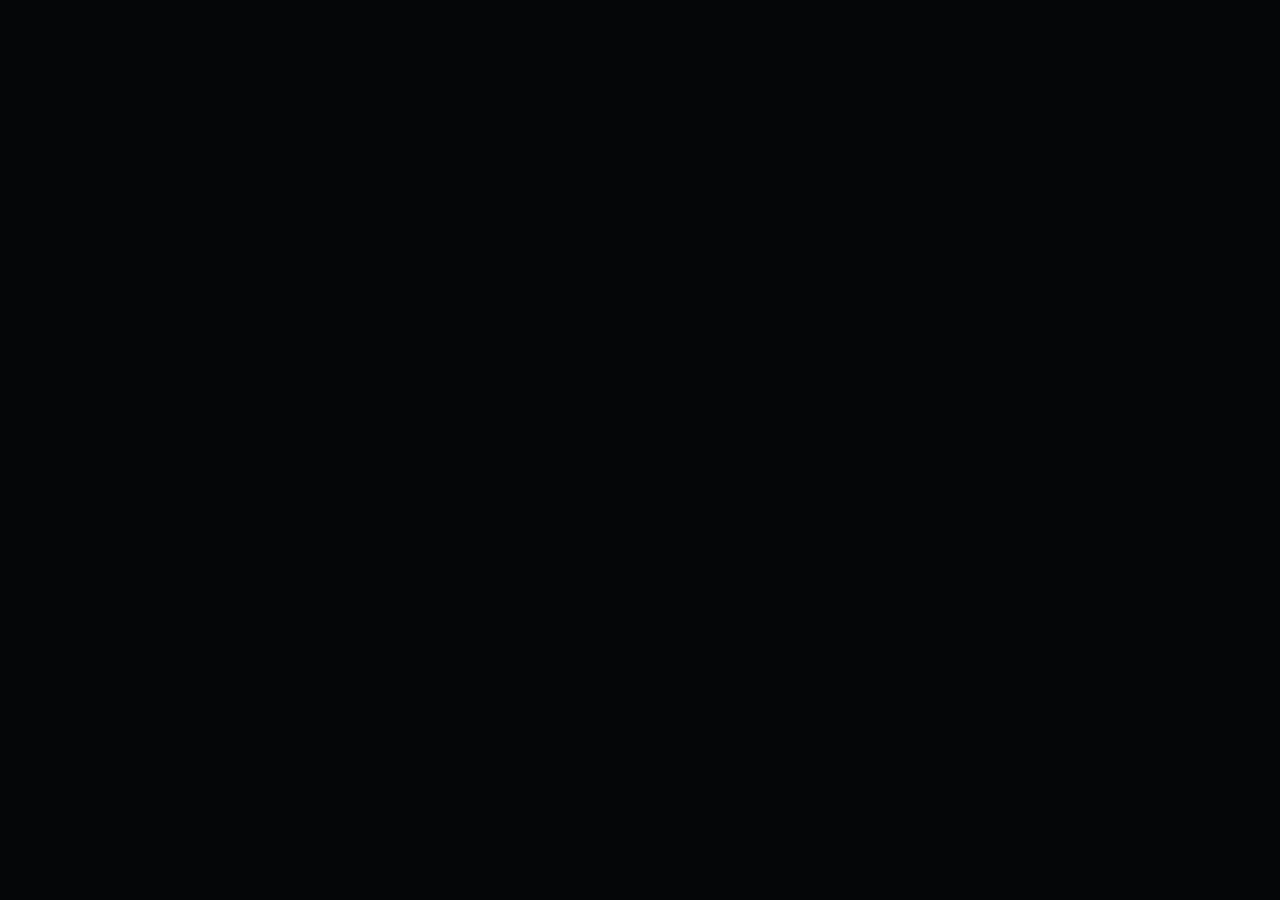
==== index.html @ ca7a5abc "Add initial HTML structure for ASENFLU" ====
<!DOCTYPE html>
<html lang="en">
<head>
  <meta charset="UTF-8" />
  <title>ASENFLU</title>
  <meta name="viewport" content="width=device-width, initial-scale=1" />
  <style>
    :root {
      --bg: #050608;
      --fg: #f5f5f5;
      --muted: #9a9a9a;
      --accent: #e0b56f;
      --border: #22252b;
    }

    *, *::before, *::after { box-sizing: border-box; }

    body {
      margin: 0;
      font-family: system-ui, -apple-system, BlinkMacSystemFont, "SF Pro Text", "Segoe UI", sans-serif;
      background: var(--bg);
      color: var(--fg);
    }

    a { color: inherit; text-decoration: none; }
    img { max-width: 100%; display: block; }

    .page {
      min-height: 100vh;
      display: flex;
      flex-direction: column;
      padding: 20px 18px 28px;
      max-width: 960px;
      margin: 0 auto;
    }

    header {
      display: flex;
      align-items: center;
      justify-content: space-between;
      padding-bottom: 12px;
    }

    .logo {
      font-size: 1.1rem;
      letter-spacing: 0.18em;
      text-transform: uppercase;
    }

    .nav {
      display: flex;
      gap: 18px;
      font-size: 0.85rem;
      text-transform: uppercase;
      letter-spacing: 0.12em;
      color: var(--muted);
    }

    main {
      flex: 1;
      display: flex;
      flex-direction: column;
      gap: 32px;
    }

    .hero {
      display: grid;
      grid-template-columns: minmax(0, 1.2fr) minmax(0, 1fr);
      gap: 24px;
      align-items: center;
    }

    .hero-cover {
      border-radius: 18px;
      overflow: hidden;
      border: 1px solid var(--border);
      background: radial-gradient(circle at 10% 0%, #20232b 0, #050608 55%);
      min-height: 260px;
      display: flex;
      align-items: center;
      justify-content: center;
    }

    .hero-cover span {
      font-size: 0.9rem;
      letter-spacing: 0.16em;
      text-transform: uppercase;
      color: var(--muted);
    }

    .hero-info {
      display: flex;
      flex-direction: column;
      gap: 18px;
    }

    .hero-meta {
      font-size: 0.8rem;
      text-transform: uppercase;
      letter-spacing: 0.18em;
      color: var(--muted);
    }

    .hero-title {
      font-size: 1.6rem;
      font-weight: 500;
    }

    .hero-player {
      display: flex;
      flex-direction: column;
      gap: 10px;
    }

    .hero-player label {
      font-size: 0.75rem;
      text-transform: uppercase;
      letter-spacing: 0.16em;
      color: var(--muted);
    }

    audio { width: 100%; outline: none; }

    .hero-actions {
      display: flex;
      flex-wrap: wrap;
      gap: 10px;
      margin-top: 4px;
    }

    .pill {
      border-radius: 999px;
      border: 1px solid var(--border);
      padding: 6px 12px;
      font-size: 0.75rem;
      letter-spacing: 0.12em;
      text-transform: uppercase;
      color: var(--muted);
      display: inline-flex;
      align-items: center
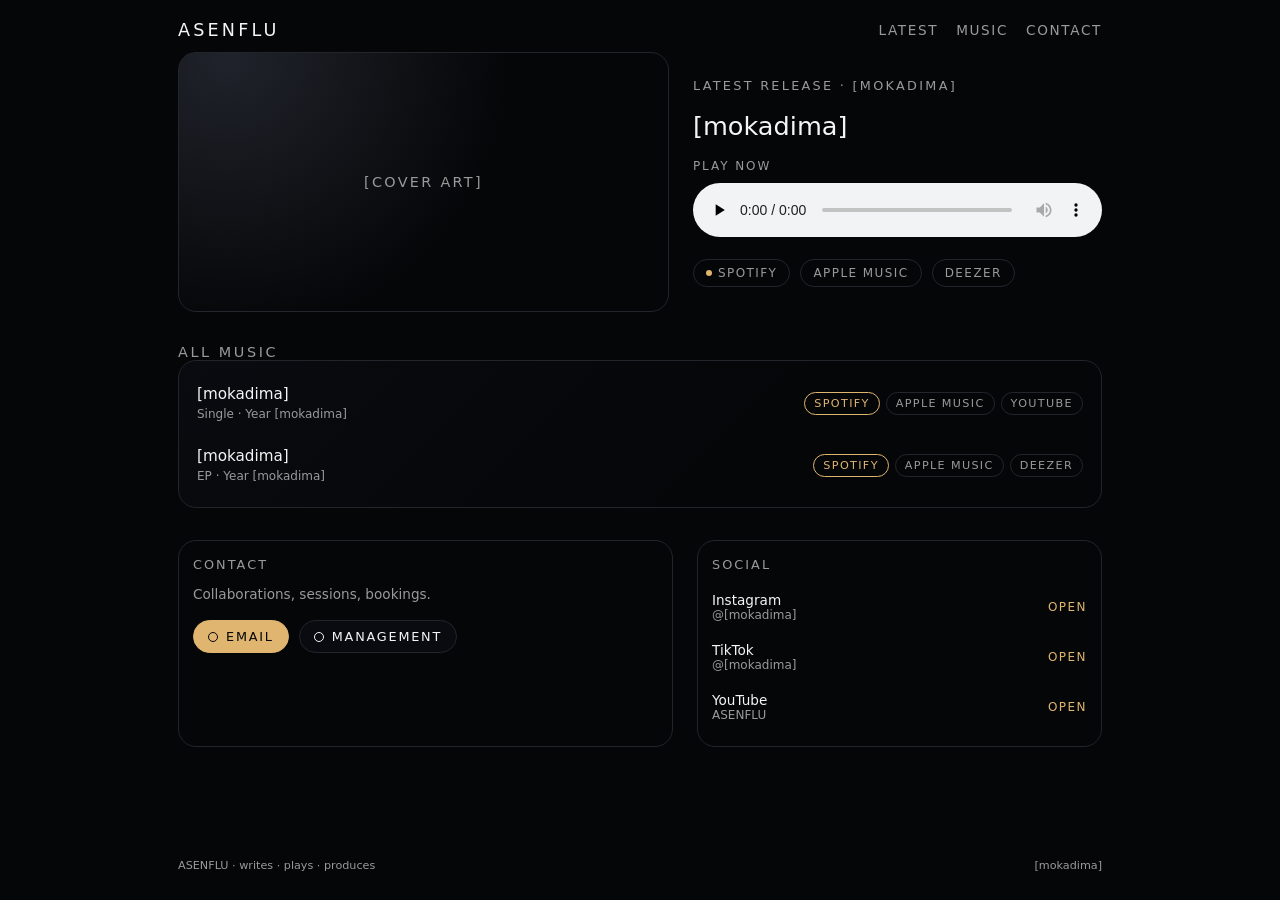
==== commit ae869ccf: "Refactor CSS styles in index.html" ====
--- a/index.html
+++ b/index.html
@@ -137,4 +137,319 @@
       text-transform: uppercase;
       color: var(--muted);
       display: inline-flex;
-      align-items: center
+      align-items: center;
+      gap: 6px;
+    }
+
+    .pill-dot {
+      width: 6px;
+      height: 6px;
+      border-radius: 50%;
+      background: var(--accent);
+    }
+
+    .section-title {
+      font-size: 0.9rem;
+      text-transform: uppercase;
+      letter-spacing: 0.18em;
+      color: var(--muted);
+    }
+
+    .catalog {
+      border-radius: 18px;
+      border: 1px solid var(--border);
+      padding: 16px 14px;
+      display: flex;
+      flex-direction: column;
+      gap: 10px;
+      background: linear-gradient(135deg, #090b10 0, #050608 60%);
+    }
+
+    .track {
+      display: flex;
+      align-items: center;
+      justify-content: space-between;
+      gap: 12px;
+      padding: 8px 4px;
+    }
+
+    .track-main {
+      display: flex;
+      flex-direction: column;
+      gap: 4px;
+    }
+
+    .track-title { font-size: 0.95rem; }
+    .track-meta { font-size: 0.75rem; color: var(--muted); }
+
+    .track-links {
+      display: flex;
+      flex-wrap: wrap;
+      gap: 6px;
+      justify-content: flex-end;
+    }
+
+    .track-link {
+      font-size: 0.7rem;
+      text-transform: uppercase;
+      letter-spacing: 0.12em;
+      padding: 4px 9px;
+      border-radius: 999px;
+      border: 1px solid var(--border);
+      color: var(--muted);
+      white-space: nowrap;
+    }
+
+    .track-link--primary {
+      border-color: var(--accent);
+      color: var(--accent);
+    }
+
+    .bottom {
+      display: grid;
+      grid-template-columns: minmax(0, 1.1fr) minmax(0, 0.9fr);
+      gap: 24px;
+    }
+
+    .card {
+      border-radius: 18px;
+      border: 1px solid var(--border);
+      padding: 16px 14px 18px;
+      background: #050608;
+      display: flex;
+      flex-direction: column;
+      gap: 14px;
+    }
+
+    .card-label {
+      font-size: 0.8rem;
+      text-transform: uppercase;
+      letter-spacing: 0.16em;
+      color: var(--muted);
+    }
+
+    .contact-note {
+      font-size: 0.85rem;
+      color: var(--muted);
+    }
+
+    .contact-actions {
+      display: flex;
+      flex-wrap: wrap;
+      gap: 10px;
+      margin-top: 4px;
+    }
+
+    .btn {
+      border-radius: 999px;
+      border: 1px solid var(--border);
+      padding: 8px 14px;
+      font-size: 0.8rem;
+      letter-spacing: 0.14em;
+      text-transform: uppercase;
+      display: inline-flex;
+      align-items: center;
+      gap: 8px;
+      background: #090b10;
+      color: var(--fg);
+    }
+
+    .btn-primary {
+      border-color: var(--accent);
+      background: var(--accent);
+      color: #050608;
+    }
+
+    .btn-icon {
+      width: 10px;
+      height: 10px;
+      border-radius: 50%;
+      border: 1px solid currentColor;
+    }
+
+    .social-list {
+      display: flex;
+      flex-direction: column;
+      gap: 8px;
+    }
+
+    .social-item {
+      display: flex;
+      align-items: center;
+      justify-content: space-between;
+      gap: 10px;
+      padding: 6px 0;
+    }
+
+    .social-name { font-size: 0.85rem; }
+    .social-handle { font-size: 0.75rem; color: var(--muted); }
+    .social-link {
+      font-size: 0.75rem;
+      text-transform: uppercase;
+      letter-spacing: 0.12em;
+      color: var(--accent);
+    }
+
+    footer {
+      margin-top: 26px;
+      font-size: 0.7rem;
+      color: var(--muted);
+      display: flex;
+      justify-content: space-between;
+      gap: 10px;
+      flex-wrap: wrap;
+    }
+
+    @media (max-width: 720px) {
+      .page { padding: 16px 14px 24px; }
+      header { padding-bottom: 8px; }
+      .nav { display: none; }
+      .hero { grid-template-columns: minmax(0, 1fr); }
+      .hero-cover { min-height: 220px; }
+      .hero-title { font-size: 1.4rem; }
+      .bottom { grid-template-columns: minmax(0, 1fr); }
+      .catalog { padding: 12px 10px; }
+    }
+  </style>
+</head>
+
+<body>
+  <div class="page">
+    <header>
+      <div class="logo">ASENFLU</div>
+      <nav class="nav">
+        <a href="#latest">Latest</a>
+        <a href="#music">Music</a>
+        <a href="#contact">Contact</a>
+      </nav>
+    </header>
+
+    <main>
+      <section id="latest" class="hero">
+        <div class="hero-cover">
+          <span>[COVER ART]</span>
+        </div>
+
+        <div class="hero-info">
+          <div class="hero-meta">Latest release · [mokadima]</div>
+          <div class="hero-title">[mokadima]</div>
+
+          <div class="hero-player">
+            <label>Play now</label>
+            <audio controls preload="none">
+              <source src="[mokadima]" type="audio/mpeg" />
+            </audio>
+          </div>
+
+          <div class="hero-actions">
+            <div class="pill">
+              <span class="pill-dot"></span>
+              <span>Spotify</span>
+            </div>
+            <div class="pill"><span>Apple Music</span></div>
+            <div class="pill"><span>Deezer</span></div>
+          </div>
+        </div>
+      </section>
+
+      <section id="music">
+        <div class="section-title">All music</div>
+
+        <div class="catalog">
+          <div class="track">
+            <div class="track-main">
+              <div class="track-title">[mokadima]</div>
+              <div class="track-meta">Single · Year [mokadima]</div>
+            </div>
+
+            <div class="track-links">
+              <a class="track-link track-link--primary" href="[mokadima]" target="_blank">Spotify</a>
+              <a class="track-link" href="[mokadima]" target="_blank">Apple Music</a>
+              <a class="track-link" href="[mokadima]" target="_blank">YouTube</a>
+            </div>
+          </div>
+
+          <div class="track">
+            <div class="track-main">
+              <div class="track-title">[mokadima]</div>
+              <div class="track-meta">EP · Year [mokadima]</div>
+            </div>
+
+            <div class="track-links">
+              <a class="track-link track-link--primary" href="[mokadima]" target="_blank">Spotify</a>
+              <a class="track-link" href="[mokadima]" target="_blank">Apple Music</a>
+              <a class="track-link" href="[mokadima]" target="_blank">Deezer</a>
+            </div>
+          </div>
+        </div>
+      </section>
+
+      <section id="contact" class="bottom">
+        <div class="card">
+          <div class="card-label">Contact</div>
+          <div class="contact-note">Collaborations, sessions, bookings.</div>
+
+          <div class="contact-actions">
+            <a class="btn btn-primary" href="mailto:[EMAIL]">
+              <span class="btn-icon"></span>
+              <span>Email</span>
+            </a>
+
+            <a class="btn" href="[mokadima]" target="_blank">
+              <span class="btn-icon"></span>
+              <span>Management</span>
+            </a>
+          </div>
+        </div>
+
+        <div class="card">
+          <div class="card-label">Social</div>
+
+          <div class="social-list">
+            <div class="social-item">
+              <div>
+                <div class="social-name">Instagram</div>
+                <div class="social-handle">@[mokadima]</div>
+              </div>
+              <a class="social-link" href="[mokadima]" target="_blank">Open</a>
+            </div>
+
+            <div class="social-item">
+              <div>
+                <div class="social-name">TikTok</div>
+                <div class="social-handle">@[mokadima]</div>
+              </div>
+              <a class="social-link" href="[mokadima]" target="_blank">Open</a>
+            </div>
+
+            <div class="social-item">
+              <div>
+                <div class="social-name">YouTube</div>
+                <div class="social-handle">ASENFLU</div>
+              </div>
+              <a class="social-link" href="[mokadima]" target="_blank">Open</a>
+            </div>
+          </div>
+        </div>
+      </section>
+    </main>
+
+    <footer>
+      <span>ASENFLU · writes · plays · produces</span>
+      <span>[mokadima]</span>
+    </footer>
+  </div>
+
+  <script>
+    document.querySelectorAll("a[href^='#']").forEach((link) => {
+      link.addEventListener("click", (e) => {
+        const targetId = link.getAttribute("href").slice(1);
+        const target = document.getElementById(targetId);
+        if (!target) return;
+        e.preventDefault();
+        target.scrollIntoView({ behavior: "smooth", block: "start" });
+      });
+    });
+  </script>
+</body>
+</html>
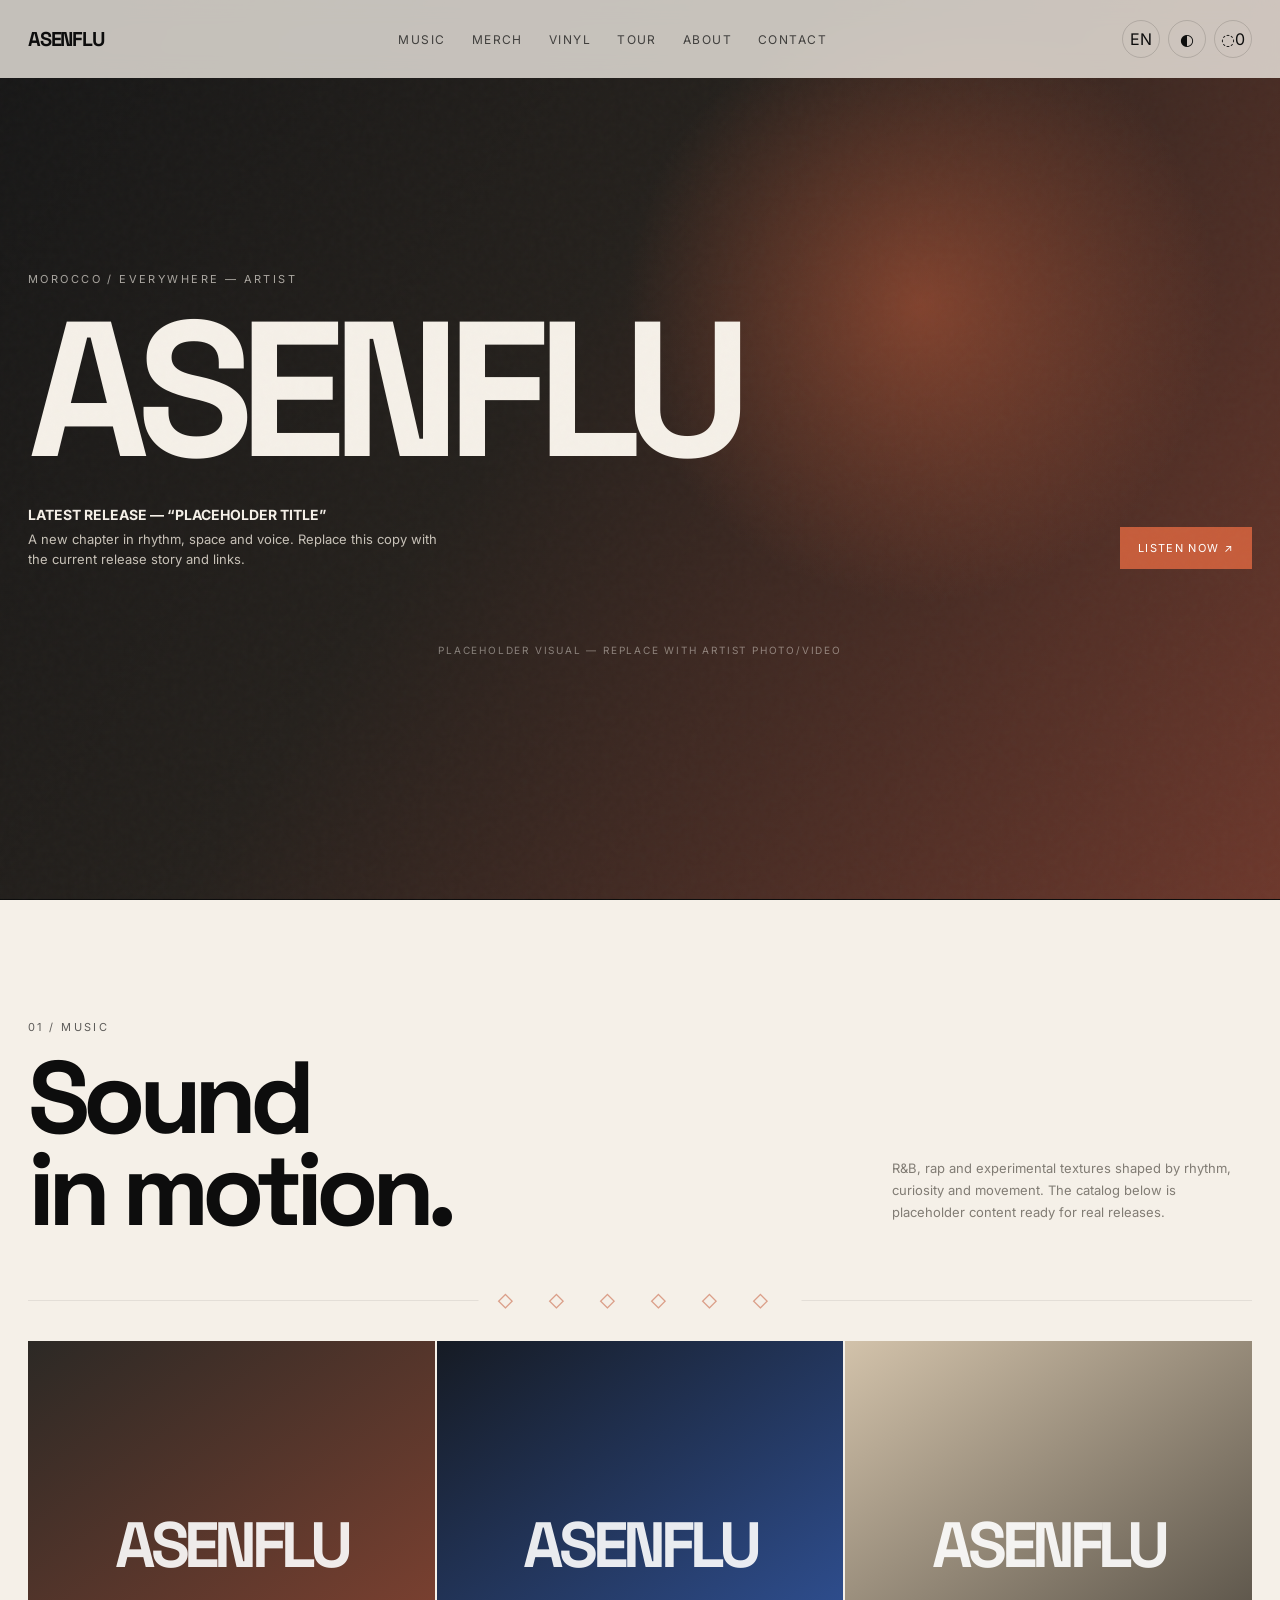
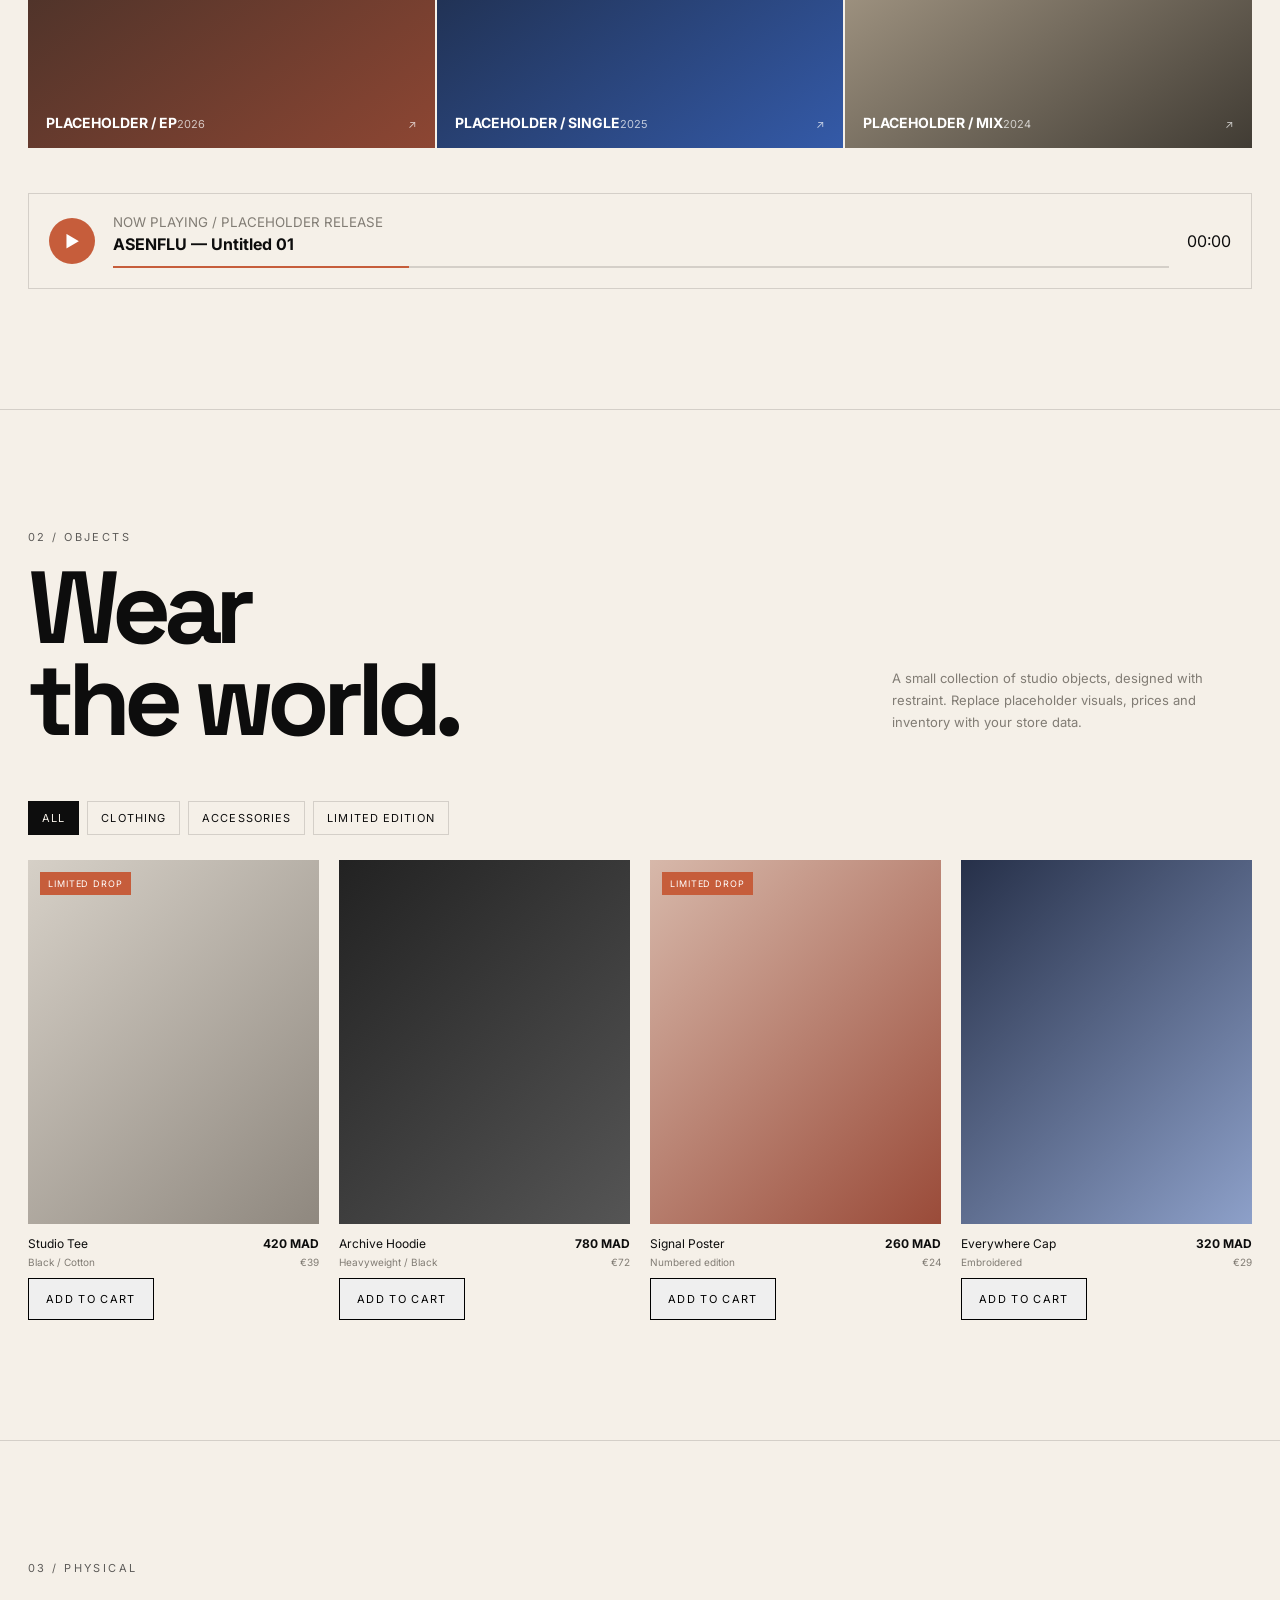
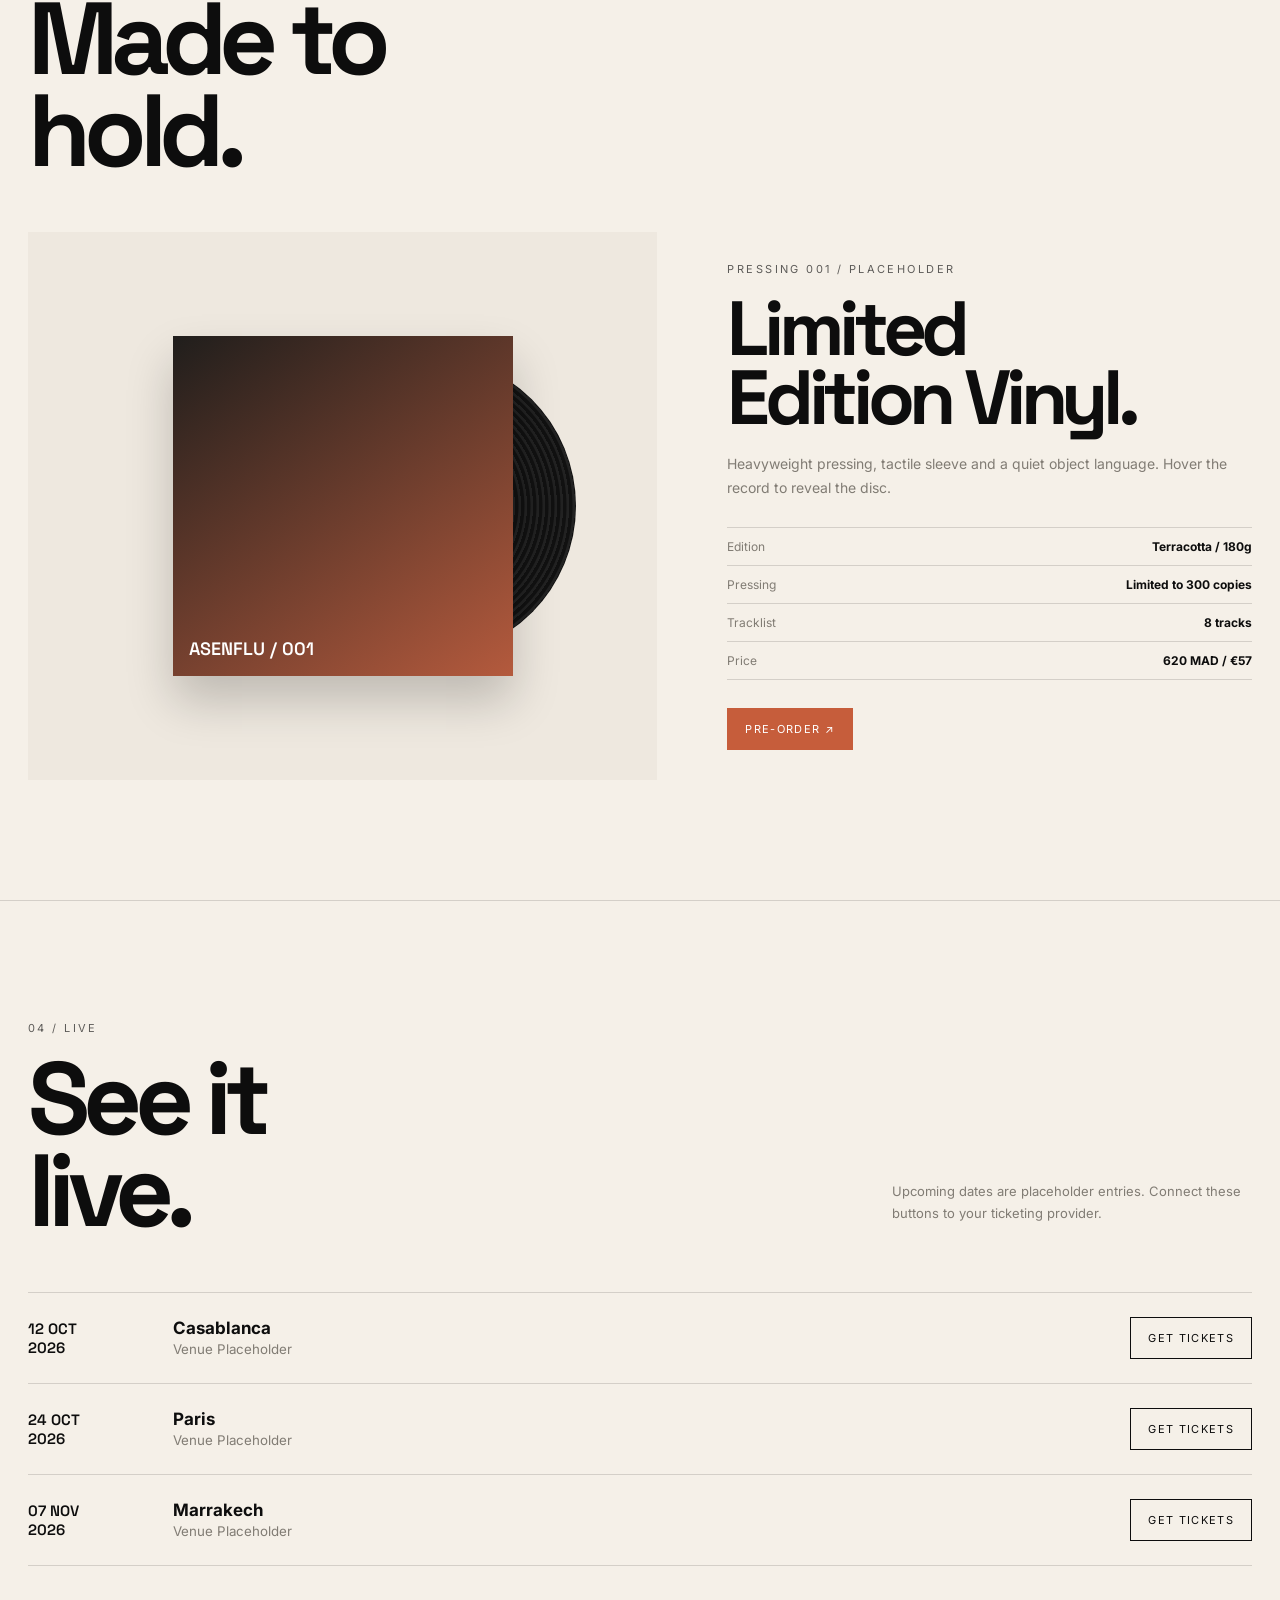
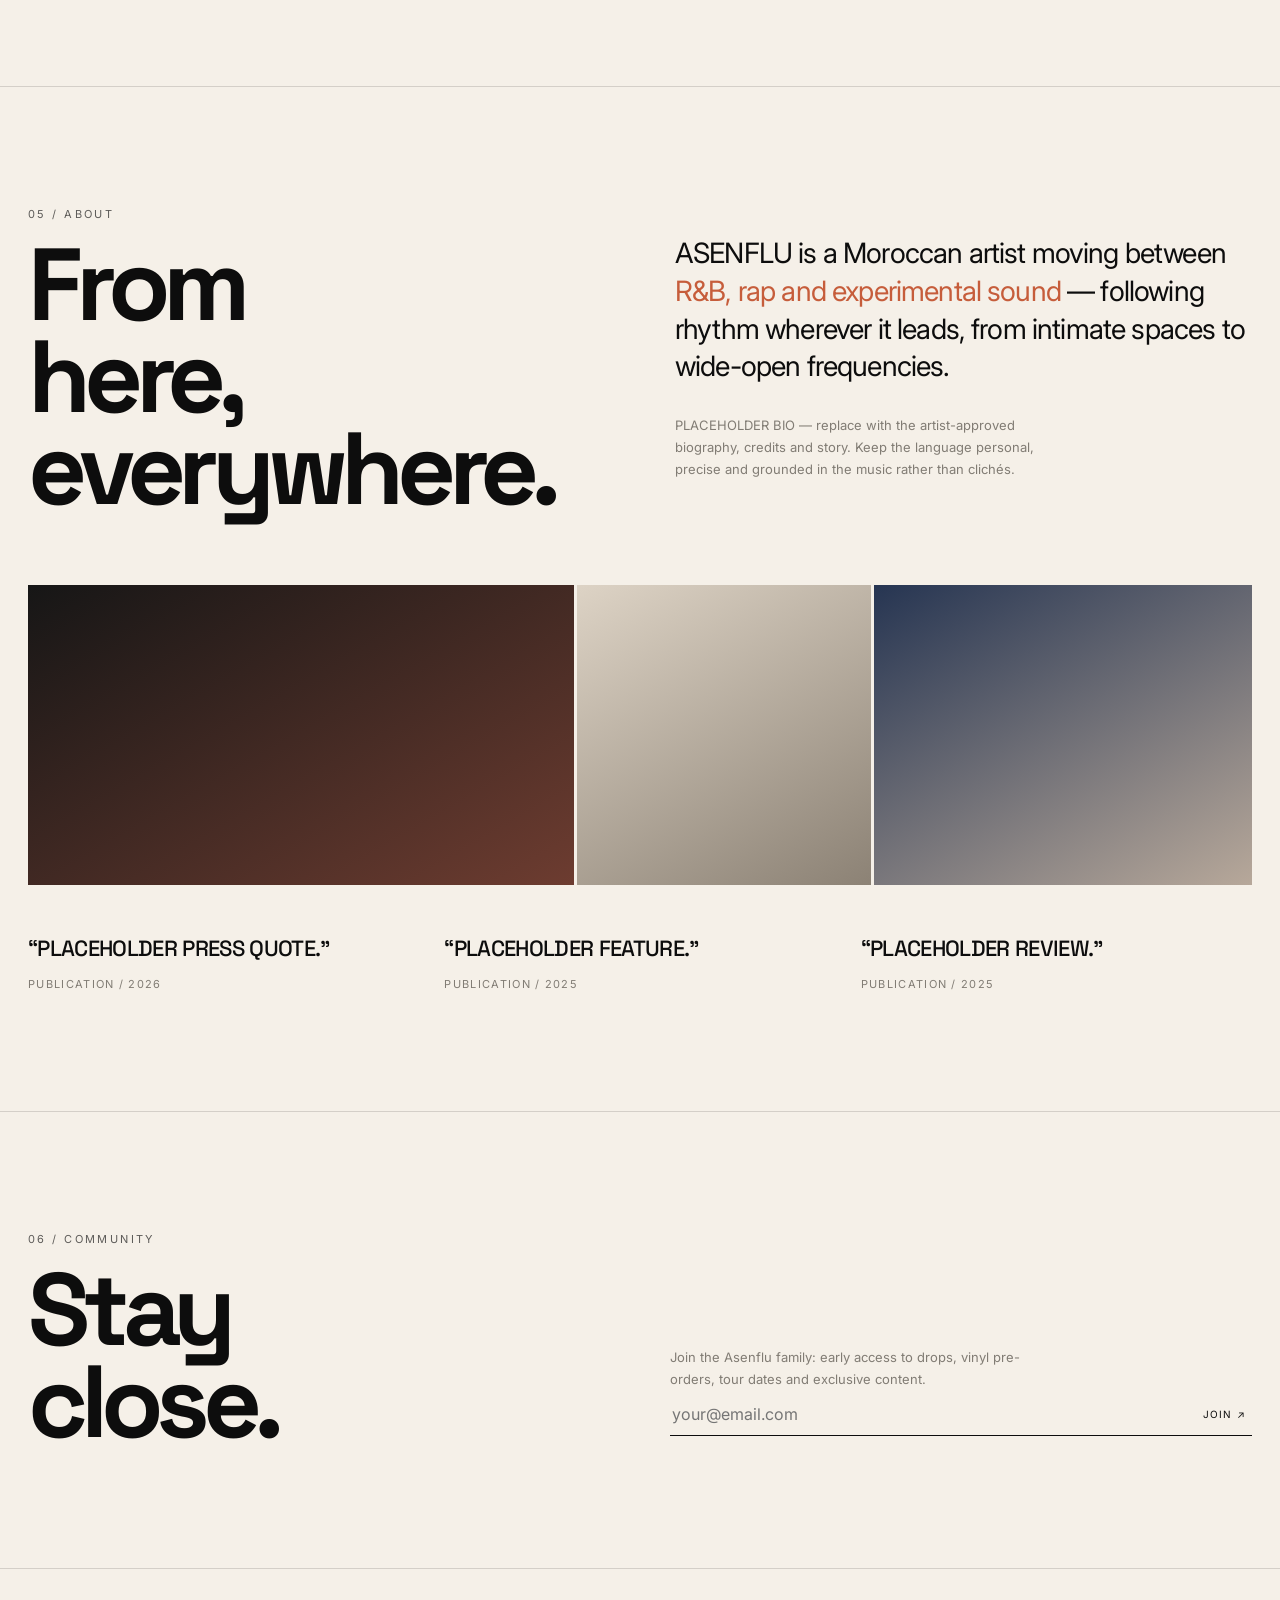
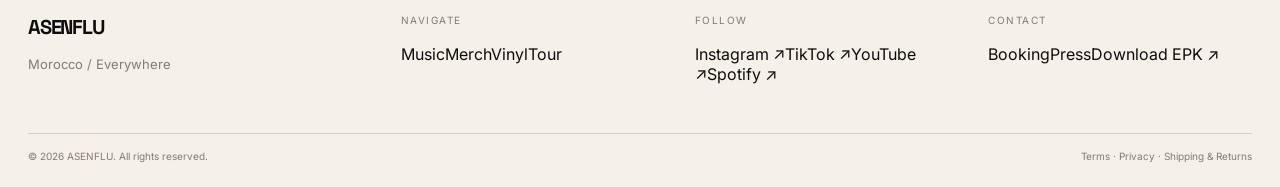
==== commit 66f28ac7: "Add files via upload" ====
--- a/index.html
+++ b/index.html
@@ -1,455 +1,202 @@
-<!DOCTYPE html>
+<!doctype html>
 <html lang="en">
 <head>
-  <meta charset="UTF-8" />
-  <title>ASENFLU</title>
+  <meta charset="utf-8" />
   <meta name="viewport" content="width=device-width, initial-scale=1" />
+  <title>ASENFLU — Artist / Music / Objects</title>
+  <meta name="description" content="ASENFLU — Moroccan artist blending R&B, rap and experimental sounds." />
+  <meta property="og:title" content="ASENFLU — Official Site" />
+  <meta property="og:description" content="Music, vinyl, objects, tour and the world of ASENFLU." />
+  <meta property="og:type" content="website" />
+  <meta name="theme-color" content="#0D0D0D" />
+  <link rel="preconnect" href="https://fonts.googleapis.com">
+  <link rel="preconnect" href="https://fonts.gstatic.com" crossorigin>
+  <link href="https://fonts.googleapis.com/css2?family=Inter:wght@400;500;600;700&family=Space+Grotesk:wght@400;500;600;700&display=swap" rel="stylesheet">
   <style>
-    :root {
-      --bg: #050608;
-      --fg: #f5f5f5;
-      --muted: #9a9a9a;
-      --accent: #e0b56f;
-      --border: #22252b;
+    :root{
+      --ink:#0D0D0D; --paper:#F5F0E8; --muted:#817c74; --accent:#C65D3B;
+      --line:rgba(13,13,13,.14); --card:#eee8df; --white:#fff;
+      --max:1440px; --ease:cubic-bezier(.2,.75,.2,1);
     }
-
-    *, *::before, *::after { box-sizing: border-box; }
-
-    body {
-      margin: 0;
-      font-family: system-ui, -apple-system, BlinkMacSystemFont, "SF Pro Text", "Segoe UI", sans-serif;
-      background: var(--bg);
-      color: var(--fg);
+    [data-theme="dark"]{
+      --ink:#F5F0E8; --paper:#0D0D0D; --muted:#9e9990; --line:rgba(245,240,232,.15);
+      --card:#171717; --white:#111;
     }
-
-    a { color: inherit; text-decoration: none; }
-    img { max-width: 100%; display: block; }
-
-    .page {
-      min-height: 100vh;
-      display: flex;
-      flex-direction: column;
-      padding: 20px 18px 28px;
-      max-width: 960px;
-      margin: 0 auto;
-    }
-
-    header {
-      display: flex;
-      align-items: center;
-      justify-content: space-between;
-      padding-bottom: 12px;
-    }
-
-    .logo {
-      font-size: 1.1rem;
-      letter-spacing: 0.18em;
-      text-transform: uppercase;
-    }
-
-    .nav {
-      display: flex;
-      gap: 18px;
-      font-size: 0.85rem;
-      text-transform: uppercase;
-      letter-spacing: 0.12em;
-      color: var(--muted);
-    }
-
-    main {
-      flex: 1;
-      display: flex;
-      flex-direction: column;
-      gap: 32px;
-    }
-
-    .hero {
-      display: grid;
-      grid-template-columns: minmax(0, 1.2fr) minmax(0, 1fr);
-      gap: 24px;
-      align-items: center;
-    }
-
-    .hero-cover {
-      border-radius: 18px;
-      overflow: hidden;
-      border: 1px solid var(--border);
-      background: radial-gradient(circle at 10% 0%, #20232b 0, #050608 55%);
-      min-height: 260px;
-      display: flex;
-      align-items: center;
-      justify-content: center;
-    }
-
-    .hero-cover span {
-      font-size: 0.9rem;
-      letter-spacing: 0.16em;
-      text-transform: uppercase;
-      color: var(--muted);
-    }
-
-    .hero-info {
-      display: flex;
-      flex-direction: column;
-      gap: 18px;
-    }
-
-    .hero-meta {
-      font-size: 0.8rem;
-      text-transform: uppercase;
-      letter-spacing: 0.18em;
-      color: var(--muted);
-    }
-
-    .hero-title {
-      font-size: 1.6rem;
-      font-weight: 500;
-    }
-
-    .hero-player {
-      display: flex;
-      flex-direction: column;
-      gap: 10px;
-    }
-
-    .hero-player label {
-      font-size: 0.75rem;
-      text-transform: uppercase;
-      letter-spacing: 0.16em;
-      color: var(--muted);
-    }
-
-    audio { width: 100%; outline: none; }
-
-    .hero-actions {
-      display: flex;
-      flex-wrap: wrap;
-      gap: 10px;
-      margin-top: 4px;
-    }
-
-    .pill {
-      border-radius: 999px;
-      border: 1px solid var(--border);
-      padding: 6px 12px;
-      font-size: 0.75rem;
-      letter-spacing: 0.12em;
-      text-transform: uppercase;
-      color: var(--muted);
-      display: inline-flex;
-      align-items: center;
-      gap: 6px;
-    }
-
-    .pill-dot {
-      width: 6px;
-      height: 6px;
-      border-radius: 50%;
-      background: var(--accent);
-    }
-
-    .section-title {
-      font-size: 0.9rem;
-      text-transform: uppercase;
-      letter-spacing: 0.18em;
-      color: var(--muted);
-    }
-
-    .catalog {
-      border-radius: 18px;
-      border: 1px solid var(--border);
-      padding: 16px 14px;
-      display: flex;
-      flex-direction: column;
-      gap: 10px;
-      background: linear-gradient(135deg, #090b10 0, #050608 60%);
-    }
-
-    .track {
-      display: flex;
-      align-items: center;
-      justify-content: space-between;
-      gap: 12px;
-      padding: 8px 4px;
-    }
-
-    .track-main {
-      display: flex;
-      flex-direction: column;
-      gap: 4px;
-    }
-
-    .track-title { font-size: 0.95rem; }
-    .track-meta { font-size: 0.75rem; color: var(--muted); }
-
-    .track-links {
-      display: flex;
-      flex-wrap: wrap;
-      gap: 6px;
-      justify-content: flex-end;
-    }
-
-    .track-link {
-      font-size: 0.7rem;
-      text-transform: uppercase;
-      letter-spacing: 0.12em;
-      padding: 4px 9px;
-      border-radius: 999px;
-      border: 1px solid var(--border);
-      color: var(--muted);
-      white-space: nowrap;
-    }
-
-    .track-link--primary {
-      border-color: var(--accent);
-      color: var(--accent);
-    }
-
-    .bottom {
-      display: grid;
-      grid-template-columns: minmax(0, 1.1fr) minmax(0, 0.9fr);
-      gap: 24px;
-    }
-
-    .card {
-      border-radius: 18px;
-      border: 1px solid var(--border);
-      padding: 16px 14px 18px;
-      background: #050608;
-      display: flex;
-      flex-direction: column;
-      gap: 14px;
-    }
-
-    .card-label {
-      font-size: 0.8rem;
-      text-transform: uppercase;
-      letter-spacing: 0.16em;
-      color: var(--muted);
-    }
-
-    .contact-note {
-      font-size: 0.85rem;
-      color: var(--muted);
-    }
-
-    .contact-actions {
-      display: flex;
-      flex-wrap: wrap;
-      gap: 10px;
-      margin-top: 4px;
-    }
-
-    .btn {
-      border-radius: 999px;
-      border: 1px solid var(--border);
-      padding: 8px 14px;
-      font-size: 0.8rem;
-      letter-spacing: 0.14em;
-      text-transform: uppercase;
-      display: inline-flex;
-      align-items: center;
-      gap: 8px;
-      background: #090b10;
-      color: var(--fg);
-    }
-
-    .btn-primary {
-      border-color: var(--accent);
-      background: var(--accent);
-      color: #050608;
-    }
-
-    .btn-icon {
-      width: 10px;
-      height: 10px;
-      border-radius: 50%;
-      border: 1px solid currentColor;
-    }
-
-    .social-list {
-      display: flex;
-      flex-direction: column;
-      gap: 8px;
-    }
-
-    .social-item {
-      display: flex;
-      align-items: center;
-      justify-content: space-between;
-      gap: 10px;
-      padding: 6px 0;
-    }
-
-    .social-name { font-size: 0.85rem; }
-    .social-handle { font-size: 0.75rem; color: var(--muted); }
-    .social-link {
-      font-size: 0.75rem;
-      text-transform: uppercase;
-      letter-spacing: 0.12em;
-      color: var(--accent);
-    }
-
-    footer {
-      margin-top: 26px;
-      font-size: 0.7rem;
-      color: var(--muted);
-      display: flex;
-      justify-content: space-between;
-      gap: 10px;
-      flex-wrap: wrap;
-    }
-
-    @media (max-width: 720px) {
-      .page { padding: 16px 14px 24px; }
-      header { padding-bottom: 8px; }
-      .nav { display: none; }
-      .hero { grid-template-columns: minmax(0, 1fr); }
-      .hero-cover { min-height: 220px; }
-      .hero-title { font-size: 1.4rem; }
-      .bottom { grid-template-columns: minmax(0, 1fr); }
-      .catalog { padding: 12px 10px; }
-    }
+    *{box-sizing:border-box}
+    html{scroll-behavior:smooth}
+    body{margin:0;background:var(--paper);color:var(--ink);font-family:Inter,system-ui,sans-serif;transition:background .35s,color .35s}
+    body:before{content:"";position:fixed;inset:0;pointer-events:none;opacity:.035;z-index:20;background-image:url("data:image/svg+xml,%3Csvg viewBox='0 0 180 180' xmlns='http://www.w3.org/2000/svg'%3E%3Cfilter id='n'%3E%3CfeTurbulence type='fractalNoise' baseFrequency='.8' numOctaves='3' stitchTiles='stitch'/%3E%3C/filter%3E%3Crect width='100%25' height='100%25' filter='url(%23n)' opacity='.65'/%3E%3C/svg%3E")}
+    a{color:inherit;text-decoration:none} button,input,select{font:inherit}
+    button{cursor:pointer}
+    .wrap{max-width:var(--max);margin:auto;padding:0 28px}
+    .nav{position:fixed;z-index:30;top:0;left:0;right:0;display:flex;align-items:center;justify-content:space-between;padding:20px 28px;mix-blend-mode:normal;backdrop-filter:blur(12px);background:color-mix(in srgb,var(--paper) 78%,transparent)}
+    .logo{font:700 20px "Space Grotesk";letter-spacing:-.06em}
+    .navlinks{display:flex;gap:26px;font-size:12px;text-transform:uppercase;letter-spacing:.12em}
+    .navlinks a{opacity:.72;transition:.2s}.navlinks a:hover{opacity:1}
+    .navtools{display:flex;gap:8px;align-items:center}
+    .iconbtn{border:1px solid var(--line);background:transparent;color:var(--ink);width:38px;height:38px;border-radius:50%}
+    .hero{min-height:100svh;display:grid;place-items:end;position:relative;overflow:hidden;background:var(--ink);color:var(--paper)}
+    .hero-media{position:absolute;inset:0;background:
+      radial-gradient(circle at 72% 34%,rgba(198,93,59,.5),transparent 27%),
+      linear-gradient(125deg,#171717 0%,#25211d 42%,#6d382c 100%)}
+    .hero-media:after{content:"PLACEHOLDER VISUAL — replace with artist photo/video";position:absolute;inset:auto 28px 27%;font-size:10px;letter-spacing:.18em;text-transform:uppercase;opacity:.45;text-align:center}
+    .hero-content{position:relative;width:100%;padding:0 28px 58px;max-width:var(--max);margin:auto}
+    .eyebrow{font-size:11px;letter-spacing:.22em;text-transform:uppercase;opacity:.65;margin-bottom:18px}
+    h1,h2,h3{font-family:"Space Grotesk",sans-serif;margin:0;line-height:.9;letter-spacing:-.07em}
+    h1{font-size:clamp(72px,15vw,220px);font-weight:700}
+    .hero-meta{display:flex;justify-content:space-between;align-items:end;gap:30px;margin-top:30px}
+    .release{max-width:420px}.release strong{display:block;font-size:14px;margin-bottom:7px}.release p{margin:0;color:#c8c2b8;font-size:13px;line-height:1.5}
+    .btn{display:inline-flex;align-items:center;gap:10px;border:1px solid currentColor;padding:13px 17px;font-size:11px;text-transform:uppercase;letter-spacing:.12em;transition:.3s var(--ease)}
+    .btn.fill{background:var(--accent);border-color:var(--accent);color:#fff}.btn:hover{transform:translateY(-2px)}
+    section{padding:120px 0;border-bottom:1px solid var(--line)}
+    .section-head{display:flex;justify-content:space-between;gap:30px;align-items:end;margin-bottom:55px}
+    .section-head h2{font-size:clamp(48px,8vw,110px)}
+    .section-note{max-width:360px;color:var(--muted);font-size:13px;line-height:1.7}
+    .zellige{height:20px;margin:0 0 30px;position:relative;overflow:hidden;opacity:.55}
+    .zellige:before{content:"";position:absolute;left:0;right:0;top:9px;border-top:1px solid var(--line)}
+    .zellige:after{content:"◇  ◇  ◇  ◇  ◇  ◇";position:absolute;left:50%;transform:translateX(-50%);background:var(--paper);padding:0 18px;color:var(--accent);letter-spacing:15px}
+    .musicgrid{display:grid;grid-template-columns:repeat(3,1fr);gap:2px}
+    .album{position:relative;overflow:hidden;background:var(--card);aspect-ratio:1}
+    .cover{position:absolute;inset:0;background:linear-gradient(145deg,#2c2925,#8d4633);transition:.6s var(--ease)}
+    .album:nth-child(2) .cover{background:linear-gradient(145deg,#161b24,#345aa8)}
+    .album:nth-child(3) .cover{background:linear-gradient(145deg,#d2c2aa,#413c34)}
+    .album:hover .cover{transform:scale(1.035)}
+    .cover:after{content:"ASENFLU";position:absolute;inset:0;display:grid;place-items:center;font:700 clamp(30px,5vw,72px) "Space Grotesk";letter-spacing:-.08em;color:rgba(255,255,255,.9)}
+    .album-info{position:absolute;left:18px;right:18px;bottom:17px;display:flex;justify-content:space-between;align-items:end;color:#fff;font-size:11px;z-index:2}
+    .album-info b{font-size:14px}.album-info span{opacity:.7}
+    .playerbox{margin-top:45px;border:1px solid var(--line);padding:20px;display:flex;align-items:center;gap:18px}
+    .play{width:46px;height:46px;border-radius:50%;border:0;background:var(--accent);color:white}
+    .playertext{flex:1}.playertext small{display:block;color:var(--muted);margin-bottom:4px}.progress{height:2px;background:var(--line);margin-top:12px}.progress i{display:block;width:28%;height:100%;background:var(--accent)}
+    .filters{display:flex;gap:8px;flex-wrap:wrap;margin-bottom:25px}.filter{border:1px solid var(--line);background:transparent;color:var(--ink);padding:9px 13px;font-size:11px;text-transform:uppercase;letter-spacing:.1em}.filter.active{background:var(--ink);color:var(--paper)}
+    .shopgrid{display:grid;grid-template-columns:repeat(4,1fr);gap:20px}
+    .product{position:relative}.product-img{aspect-ratio:4/5;background:var(--card);overflow:hidden;position:relative}
+    .product-img:before,.product-img:after{content:"";position:absolute;inset:0;transition:.45s var(--ease)}
+    .product-img:before{background:linear-gradient(135deg,#d6d0c7,#8f887f)}.product:nth-child(2) .product-img:before{background:linear-gradient(135deg,#222,#555)}
+    .product:nth-child(3) .product-img:before{background:linear-gradient(135deg,#d7b8aa,#9a4b39)}.product:nth-child(4) .product-img:before{background:linear-gradient(135deg,#263049,#8da0c9)}
+    .product-img:after{opacity:0;background:linear-gradient(135deg,#bbb1a3,#4e4943)}.product:hover .product-img:after{opacity:1}
+    .tag{position:absolute;top:12px;left:12px;background:var(--accent);color:#fff;padding:6px 8px;font-size:9px;letter-spacing:.1em;text-transform:uppercase;z-index:2}
+    .product-info{display:flex;justify-content:space-between;gap:12px;padding-top:12px;font-size:12px}.product-info small{display:block;color:var(--muted);margin-top:5px}
+    .price{text-align:right;white-space:nowrap}.price b{display:block}.price small{font-size:10px}
+    .vinyl{display:grid;grid-template-columns:1.2fr 1fr;gap:70px;align-items:center}.record-stage{aspect-ratio:1.15;background:var(--card);position:relative;display:grid;place-items:center;overflow:hidden}
+    .sleeve{width:54%;aspect-ratio:1;background:linear-gradient(145deg,#201e1c,#b45a3d);position:relative;z-index:2;box-shadow:0 25px 45px rgba(0,0,0,.2);transition:.7s var(--ease)}
+    .sleeve:after{content:"ASENFLU / 001";position:absolute;left:16px;bottom:16px;color:#fff;font:600 18px "Space Grotesk"}
+    .record{width:48%;aspect-ratio:1;border-radius:50%;background:repeating-radial-gradient(circle,#111 0 3px,#222 4px 6px);position:absolute;right:13%;transition:.7s var(--ease)}
+    .record:after{content:"";position:absolute;inset:43%;border-radius:50%;background:var(--accent)}
+    .record-stage:hover .sleeve{transform:translateX(-13%)}.record-stage:hover .record{transform:translateX(22%) rotate(12deg)}
+    .vinyl-copy h3{font-size:clamp(42px,6vw,78px);margin-bottom:20px}.vinyl-copy p{color:var(--muted);line-height:1.7;font-size:14px}
+    .specs{border-top:1px solid var(--line);margin:28px 0}.spec{display:flex;justify-content:space-between;padding:11px 0;border-bottom:1px solid var(--line);font-size:12px}.spec span:first-child{color:var(--muted)}
+    .tour-row{display:grid;grid-template-columns:120px 1fr auto;gap:25px;align-items:center;padding:24px 0;border-top:1px solid var(--line)}.tour-row:last-child{border-bottom:1px solid var(--line)}
+    .date{font:600 15px "Space Grotesk"}.tour-place b{display:block;font-size:17px}.tour-place small{color:var(--muted)}
+    .about{display:grid;grid-template-columns:1fr 1fr;gap:70px}.about h2{font-size:clamp(55px,8vw,105px)}.bio{font-size:clamp(19px,2.2vw,28px);line-height:1.35;letter-spacing:-.03em}.bio em{color:var(--accent);font-style:normal}
+    .gallery{display:grid;grid-template-columns:1.3fr .7fr .9fr;gap:3px;margin-top:70px}.photo{min-height:300px;background:var(--card)}.photo:nth-child(1){background:linear-gradient(150deg,#161616,#6d3c30)}.photo:nth-child(2){background:linear-gradient(150deg,#ddd3c5,#8c8275)}.photo:nth-child(3){background:linear-gradient(150deg,#263552,#b7a89a)}
+    .press{margin-top:50px;display:grid;grid-template-columns:repeat(3,1fr);gap:25px}.quote{font:500 22px/1.2 "Space Grotesk";letter-spacing:-.03em}.quote small{display:block;color:var(--muted);font:11px Inter;margin-top:15px;text-transform:uppercase;letter-spacing:.12em}
+    .newsletter{display:grid;grid-template-columns:1fr 1fr;gap:60px;align-items:end}.newsletter h2{font-size:clamp(55px,8vw,105px)}.form{display:flex;border-bottom:1px solid var(--ink);padding-bottom:10px}.form input{flex:1;border:0;background:transparent;color:var(--ink);outline:0}.form button{border:0;background:transparent;color:var(--ink);text-transform:uppercase;font-size:10px;letter-spacing:.12em}
+    footer{padding:45px 0 25px}.footergrid{display:grid;grid-template-columns:1.3fr 1fr 1fr 1fr;gap:30px}.footer-title{font-size:10px;text-transform:uppercase;letter-spacing:.15em;color:var(--muted);margin-bottom:18px}.footer a{display:block;margin:7px 0;font-size:12px}.legal{border-top:1px solid var(--line);margin-top:45px;padding-top:16px;display:flex;justify-content:space-between;color:var(--muted);font-size:10px}
+    .cart{position:fixed;z-index:50;right:0;top:0;height:100%;width:min(420px,100%);background:var(--paper);border-left:1px solid var(--line);transform:translateX(105%);transition:.45s var(--ease);padding:25px;display:flex;flex-direction:column}.cart.open{transform:none}.cart-head{display:flex;justify-content:space-between}.cart-items{flex:1;margin-top:30px}.empty{color:var(--muted);font-size:13px}.cart-foot{border-top:1px solid var(--line);padding-top:20px}.cart-item{display:flex;justify-content:space-between;padding:12px 0;border-bottom:1px solid var(--line);font-size:12px}
+    .toast{position:fixed;left:50%;bottom:25px;transform:translate(-50%,20px);opacity:0;z-index:70;background:var(--ink);color:var(--paper);padding:12px 17px;font-size:11px;transition:.3s}.toast.show{opacity:1;transform:translate(-50%,0)}
+    .mobile{display:none}
+    [dir="rtl"]{font-family:Inter,Arial,sans-serif}[dir="rtl"] .navlinks{direction:rtl}
+    @media(max-width:900px){.navlinks{display:none}.mobile{display:block}.shopgrid{grid-template-columns:repeat(2,1fr)}.musicgrid{grid-template-columns:1fr 1fr}.vinyl,.about,.newsletter{grid-template-columns:1fr;gap:35px}.gallery{grid-template-columns:1fr 1fr}.gallery .photo:first-child{grid-column:span 2}.footergrid{grid-template-columns:1fr 1fr}}
+    @media(max-width:560px){.wrap{padding:0 18px}.nav{padding:15px 18px}.hero-content{padding:0 18px 35px}.hero-meta{align-items:start;flex-direction:column}.musicgrid,.shopgrid{grid-template-columns:1fr 1fr;gap:8px}.album-info{left:10px;right:10px;bottom:10px}.tour-row{grid-template-columns:75px 1fr}.tour-row .btn{grid-column:2;justify-self:start}.press{grid-template-columns:1fr}.gallery{grid-template-columns:1fr}.gallery .photo:first-child{grid-column:auto}.footergrid{grid-template-columns:1fr 1fr}.legal{flex-direction:column;gap:8px}}
   </style>
 </head>
-
 <body>
-  <div class="page">
-    <header>
-      <div class="logo">ASENFLU</div>
-      <nav class="nav">
-        <a href="#latest">Latest</a>
-        <a href="#music">Music</a>
-        <a href="#contact">Contact</a>
-      </nav>
-    </header>
-
-    <main>
-      <section id="latest" class="hero">
-        <div class="hero-cover">
-          <span>[COVER ART]</span>
-        </div>
-
-        <div class="hero-info">
-          <div class="hero-meta">Latest release · [mokadima]</div>
-          <div class="hero-title">[mokadima]</div>
-
-          <div class="hero-player">
-            <label>Play now</label>
-            <audio controls preload="none">
-              <source src="[mokadima]" type="audio/mpeg" />
-            </audio>
-          </div>
-
-          <div class="hero-actions">
-            <div class="pill">
-              <span class="pill-dot"></span>
-              <span>Spotify</span>
-            </div>
-            <div class="pill"><span>Apple Music</span></div>
-            <div class="pill"><span>Deezer</span></div>
-          </div>
-        </div>
-      </section>
-
-      <section id="music">
-        <div class="section-title">All music</div>
-
-        <div class="catalog">
-          <div class="track">
-            <div class="track-main">
-              <div class="track-title">[mokadima]</div>
-              <div class="track-meta">Single · Year [mokadima]</div>
-            </div>
-
-            <div class="track-links">
-              <a class="track-link track-link--primary" href="[mokadima]" target="_blank">Spotify</a>
-              <a class="track-link" href="[mokadima]" target="_blank">Apple Music</a>
-              <a class="track-link" href="[mokadima]" target="_blank">YouTube</a>
-            </div>
-          </div>
-
-          <div class="track">
-            <div class="track-main">
-              <div class="track-title">[mokadima]</div>
-              <div class="track-meta">EP · Year [mokadima]</div>
-            </div>
-
-            <div class="track-links">
-              <a class="track-link track-link--primary" href="[mokadima]" target="_blank">Spotify</a>
-              <a class="track-link" href="[mokadima]" target="_blank">Apple Music</a>
-              <a class="track-link" href="[mokadima]" target="_blank">Deezer</a>
-            </div>
-          </div>
-        </div>
-      </section>
-
-      <section id="contact" class="bottom">
-        <div class="card">
-          <div class="card-label">Contact</div>
-          <div class="contact-note">Collaborations, sessions, bookings.</div>
-
-          <div class="contact-actions">
-            <a class="btn btn-primary" href="mailto:[EMAIL]">
-              <span class="btn-icon"></span>
-              <span>Email</span>
-            </a>
-
-            <a class="btn" href="[mokadima]" target="_blank">
-              <span class="btn-icon"></span>
-              <span>Management</span>
-            </a>
-          </div>
-        </div>
-
-        <div class="card">
-          <div class="card-label">Social</div>
-
-          <div class="social-list">
-            <div class="social-item">
-              <div>
-                <div class="social-name">Instagram</div>
-                <div class="social-handle">@[mokadima]</div>
-              </div>
-              <a class="social-link" href="[mokadima]" target="_blank">Open</a>
-            </div>
-
-            <div class="social-item">
-              <div>
-                <div class="social-name">TikTok</div>
-                <div class="social-handle">@[mokadima]</div>
-              </div>
-              <a class="social-link" href="[mokadima]" target="_blank">Open</a>
-            </div>
-
-            <div class="social-item">
-              <div>
-                <div class="social-name">YouTube</div>
-                <div class="social-handle">ASENFLU</div>
-              </div>
-              <a class="social-link" href="[mokadima]" target="_blank">Open</a>
-            </div>
-          </div>
-        </div>
-      </section>
-    </main>
-
-    <footer>
-      <span>ASENFLU · writes · plays · produces</span>
-      <span>[mokadima]</span>
-    </footer>
-  </div>
-
-  <script>
-    document.querySelectorAll("a[href^='#']").forEach((link) => {
-      link.addEventListener("click", (e) => {
-        const targetId = link.getAttribute("href").slice(1);
-        const target = document.getElementById(targetId);
-        if (!target) return;
-        e.preventDefault();
-        target.scrollIntoView({ behavior: "smooth", block: "start" });
-      });
-    });
-  </script>
+<header class="nav">
+  <a class="logo" href="#home">ASENFLU</a>
+  <nav class="navlinks">
+    <a href="#music">Music</a><a href="#merch">Merch</a><a href="#vinyl">Vinyl</a><a href="#tour">Tour</a><a href="#about">About</a><a href="#contact">Contact</a>
+  </nav>
+  <div class="navtools">
+    <button class="iconbtn mobile" aria-label="Open menu" onclick="toggleMenu()">☰</button>
+    <button class="iconbtn" aria-label="Change language" onclick="cycleLang()" id="langBtn">EN</button>
+    <button class="iconbtn" aria-label="Toggle theme" onclick="toggleTheme()">◐</button>
+    <button class="iconbtn" aria-label="Open cart" onclick="toggleCart()">◌<span id="cartCount">0</span></button>
+  </div>
+</header>
+
+<main id="home">
+<section class="hero">
+  <div class="hero-media" aria-label="Placeholder for ASENFLU artist photo or looping video"></div>
+  <div class="hero-content">
+    <div class="eyebrow" data-i18n="heroEyebrow">Morocco / Everywhere — Artist</div>
+    <h1>ASENFLU</h1>
+    <div class="hero-meta">
+      <div class="release"><strong data-i18n="latest">LATEST RELEASE — “PLACEHOLDER TITLE”</strong><p data-i18n="releaseText">A new chapter in rhythm, space and voice. Replace this copy with the current release story and links.</p></div>
+      <a class="btn fill" href="#music" data-i18n="listen">Listen Now ↗</a>
+    </div>
+  </div>
+</section>
+
+<section id="music"><div class="wrap">
+  <div class="section-head"><div><div class="eyebrow">01 / Music</div><h2>Sound<br>in motion.</h2></div><p class="section-note">R&B, rap and experimental textures shaped by rhythm, curiosity and movement. The catalog below is placeholder content ready for real releases.</p></div>
+  <div class="zellige"></div>
+  <div class="musicgrid">
+    <article class="album"><div class="cover"></div><div class="album-info"><div><b>PLACEHOLDER / EP</b><span>2026</span></div><span>↗</span></div></article>
+    <article class="album"><div class="cover"></div><div class="album-info"><div><b>PLACEHOLDER / SINGLE</b><span>2025</span></div><span>↗</span></div></article>
+    <article class="album"><div class="cover"></div><div class="album-info"><div><b>PLACEHOLDER / MIX</b><span>2024</span></div><span>↗</span></div></article>
+  </div>
+  <div class="playerbox"><button class="play" id="playBtn" onclick="togglePlay()">▶</button><div class="playertext"><small>NOW PLAYING / PLACEHOLDER RELEASE</small><strong>ASENFLU — Untitled 01</strong><div class="progress"><i id="progress"></i></div></div><span id="time">00:00</span></div>
+</div></section>
+
+<section id="merch"><div class="wrap">
+  <div class="section-head"><div><div class="eyebrow">02 / Objects</div><h2>Wear<br>the world.</h2></div><p class="section-note">A small collection of studio objects, designed with restraint. Replace placeholder visuals, prices and inventory with your store data.</p></div>
+  <div class="filters"><button class="filter active" onclick="filterProducts('all',this)">All</button><button class="filter" onclick="filterProducts('clothing',this)">Clothing</button><button class="filter" onclick="filterProducts('accessories',this)">Accessories</button><button class="filter" onclick="filterProducts('limited',this)">Limited Edition</button></div>
+  <div class="shopgrid" id="shopGrid">
+    <article class="product" data-cat="clothing"><div class="product-img"><span class="tag">Limited Drop</span></div><div class="product-info"><div>Studio Tee<small>Black / Cotton</small></div><div class="price"><b>420 MAD</b><small>€39</small></div></div><button class="btn" style="margin-top:10px" onclick="addCart('Studio Tee',420)">Add to cart</button></article>
+    <article class="product" data-cat="clothing"><div class="product-img"></div><div class="product-info"><div>Archive Hoodie<small>Heavyweight / Black</small></div><div class="price"><b>780 MAD</b><small>€72</small></div></div><button class="btn" style="margin-top:10px" onclick="addCart('Archive Hoodie',780)">Add to cart</button></article>
+    <article class="product" data-cat="limited"><div class="product-img"><span class="tag">Limited Drop</span></div><div class="product-info"><div>Signal Poster<small>Numbered edition</small></div><div class="price"><b>260 MAD</b><small>€24</small></div></div><button class="btn" style="margin-top:10px" onclick="addCart('Signal Poster',260)">Add to cart</button></article>
+    <article class="product" data-cat="accessories"><div class="product-img"></div><div class="product-info"><div>Everywhere Cap<small>Embroidered</small></div><div class="price"><b>320 MAD</b><small>€29</small></div></div><button class="btn" style="margin-top:10px" onclick="addCart('Everywhere Cap',320)">Add to cart</button></article>
+  </div>
+</div></section>
+
+<section id="vinyl"><div class="wrap">
+  <div class="section-head"><div><div class="eyebrow">03 / Physical</div><h2>Made to<br>hold.</h2></div></div>
+  <div class="vinyl"><div class="record-stage"><div class="sleeve"></div><div class="record"></div></div>
+  <div class="vinyl-copy"><div class="eyebrow">PRESSING 001 / PLACEHOLDER</div><h3>Limited<br>Edition Vinyl.</h3><p>Heavyweight pressing, tactile sleeve and a quiet object language. Hover the record to reveal the disc.</p><div class="specs"><div class="spec"><span>Edition</span><b>Terracotta / 180g</b></div><div class="spec"><span>Pressing</span><b>Limited to 300 copies</b></div><div class="spec"><span>Tracklist</span><b>8 tracks</b></div><div class="spec"><span>Price</span><b>620 MAD / €57</b></div></div><button class="btn fill" onclick="addCart('ASENFLU Vinyl 001',620)">Pre-order ↗</button></div></div>
+</div></section>
+
+<section id="tour"><div class="wrap">
+  <div class="section-head"><div><div class="eyebrow">04 / Live</div><h2>See it<br>live.</h2></div><p class="section-note">Upcoming dates are placeholder entries. Connect these buttons to your ticketing provider.</p></div>
+  <div class="tour-list">
+    <div class="tour-row"><div class="date">12 OCT<br>2026</div><div class="tour-place"><b>Casablanca</b><small>Venue Placeholder</small></div><a class="btn" href="#">Get Tickets</a></div>
+    <div class="tour-row"><div class="date">24 OCT<br>2026</div><div class="tour-place"><b>Paris</b><small>Venue Placeholder</small></div><a class="btn" href="#">Get Tickets</a></div>
+    <div class="tour-row"><div class="date">07 NOV<br>2026</div><div class="tour-place"><b>Marrakech</b><small>Venue Placeholder</small></div><a class="btn" href="#">Get Tickets</a></div>
+  </div>
+</div></section>
+
+<section id="about"><div class="wrap">
+  <div class="about"><div><div class="eyebrow">05 / About</div><h2>From<br>here,<br>everywhere.</h2></div>
+  <div><p class="bio">ASENFLU is a Moroccan artist moving between <em>R&B, rap and experimental sound</em> — following rhythm wherever it leads, from intimate spaces to wide-open frequencies.</p><p class="section-note">PLACEHOLDER BIO — replace with the artist-approved biography, credits and story. Keep the language personal, precise and grounded in the music rather than clichés.</p></div></div>
+  <div class="gallery"><div class="photo" aria-label="Placeholder editorial photo"></div><div class="photo" aria-label="Placeholder editorial photo"></div><div class="photo" aria-label="Placeholder editorial photo"></div></div>
+  <div class="press"><div class="quote">“PLACEHOLDER PRESS QUOTE.”<small>Publication / 2026</small></div><div class="quote">“PLACEHOLDER FEATURE.”<small>Publication / 2025</small></div><div class="quote">“PLACEHOLDER REVIEW.”<small>Publication / 2025</small></div></div>
+</div></section>
+
+<section id="contact"><div class="wrap"><div class="newsletter"><div><div class="eyebrow">06 / Community</div><h2>Stay<br>close.</h2></div><div><p class="section-note">Join the Asenflu family: early access to drops, vinyl pre-orders, tour dates and exclusive content.</p><form class="form" onsubmit="subscribe(event)"><input type="email" required placeholder="your@email.com" aria-label="Email address"><button>Join ↗</button></form><p id="formMsg" class="section-note" style="font-size:10px;margin-top:12px"></p></div></div></div></section>
+</main>
+
+<footer><div class="wrap"><div class="footergrid"><div><div class="logo">ASENFLU</div><p class="section-note">Morocco / Everywhere</p></div><div><div class="footer-title">Navigate</div><a href="#music">Music</a><a href="#merch">Merch</a><a href="#vinyl">Vinyl</a><a href="#tour">Tour</a></div><div><div class="footer-title">Follow</div><a href="#">Instagram ↗</a><a href="#">TikTok ↗</a><a href="#">YouTube ↗</a><a href="#">Spotify ↗</a></div><div><div class="footer-title">Contact</div><a href="mailto:booking@example.com">Booking</a><a href="mailto:press@example.com">Press</a><a href="#">Download EPK ↗</a></div></div><div class="legal"><span>© 2026 ASENFLU. All rights reserved.</span><span>Terms · Privacy · Shipping & Returns</span></div></div></footer>
+
+<aside class="cart" id="cart" aria-label="Shopping cart"><div class="cart-head"><div><div class="eyebrow">Your cart</div><h3 style="font-size:35px">Selected.</h3></div><button class="iconbtn" onclick="toggleCart()">×</button></div><div class="cart-items" id="cartItems"><p class="empty">Your cart is empty.</p></div><div class="cart-foot"><div class="spec"><span>Total</span><b id="cartTotal">0 MAD</b></div><button class="btn fill" style="width:100%;justify-content:center;margin-top:15px" onclick="checkout()">Checkout ↗</button><small style="display:block;color:var(--muted);margin-top:10px">Payments placeholder: card · PayPal · cash on delivery (Morocco)</small></div></aside>
+<div class="toast" id="toast"></div>
+<script>
+  let cart=[], playing=false, seconds=0, lang='EN';
+  const i18n={
+    EN:{heroEyebrow:'Morocco / Everywhere — Artist',latest:'LATEST RELEASE — “PLACEHOLDER TITLE”',releaseText:'A new chapter in rhythm, space and voice. Replace this copy with the current release story and links.',listen:'Listen Now ↗'},
+    FR:{heroEyebrow:'Maroc / Partout — Artiste',latest:'DERNIÈRE SORTIE — « TITRE À REMPLACER »',releaseText:'Un nouveau chapitre entre rythme, espace et voix. Remplacez ce texte par les informations de la sortie.',listen:'Écouter ↗'},
+    AR:{heroEyebrow:'المغرب / في كل مكان — فنان',latest:'الإصدار الأخير — « عنوان مؤقت »',releaseText:'فصل جديد بين الإيقاع والمساحة والصوت. استبدل هذا النص بمعلومات الإصدار.',listen:'استمع الآن ↗'}
+  };
+  function toggleTheme(){document.documentElement.dataset.theme=document.documentElement.dataset.theme==='dark'?'light':'dark'}
+  function cycleLang(){lang=lang==='EN'?'FR':lang==='FR'?'AR':'EN';document.getElementById('langBtn').textContent=lang;document.documentElement.dir=lang==='AR'?'rtl':'ltr';Object.entries(i18n[lang]).forEach(([k,v])=>{const el=document.querySelector('[data-i18n="'+k+'"]');if(el)el.textContent=v})}
+  function toggleCart(){document.getElementById('cart').classList.toggle('open')}
+  function addCart(name,price){cart.push({name,price});renderCart();showToast(name+' added')}
+  function renderCart(){document.getElementById('cartCount').textContent=cart.length;document.getElementById('cartItems').innerHTML=cart.length?cart.map((x,i)=>`<div class="cart-item"><span>${x.name}</span><b>${x.price} MAD</b></div>`).join(''):'<p class="empty">Your cart is empty.</p>';document.getElementById('cartTotal').textContent=cart.reduce((a,x)=>a+x.price,0)+' MAD'}
+  function showToast(t){const el=document.getElementById('toast');el.textContent=t;el.classList.add('show');setTimeout(()=>el.classList.remove('show'),1800)}
+  function filterProducts(cat,btn){document.querySelectorAll('.filter').forEach(x=>x.classList.remove('active'));btn.classList.add('active');document.querySelectorAll('.product').forEach(p=>p.style.display=(cat==='all'||p.dataset.cat===cat)?'block':'none')}
+  function togglePlay(){playing=!playing;document.getElementById('playBtn').textContent=playing?'Ⅱ':'▶'}
+  setInterval(()=>{if(playing){seconds=(seconds+1)%240;document.getElementById('time').textContent=String(Math.floor(seconds/60)).padStart(2,'0')+':'+String(seconds%60).padStart(2,'0');document.getElementById('progress').style.width=(seconds/240*100)+'%'}},1000)
+  function subscribe(e){e.preventDefault();document.getElementById('formMsg').textContent='Thank you — you’re on the list. (Demo only; connect your email provider.)';e.target.reset()}
+  function checkout(){if(!cart.length){showToast('Your cart is empty');return}showToast('Checkout is ready to connect')}
+  function toggleMenu(){document.querySelector('.navlinks').style.display=document.querySelector('.navlinks').style.display==='flex'?'none':'flex'}
+</script>
 </body>
-</html>
+</html>
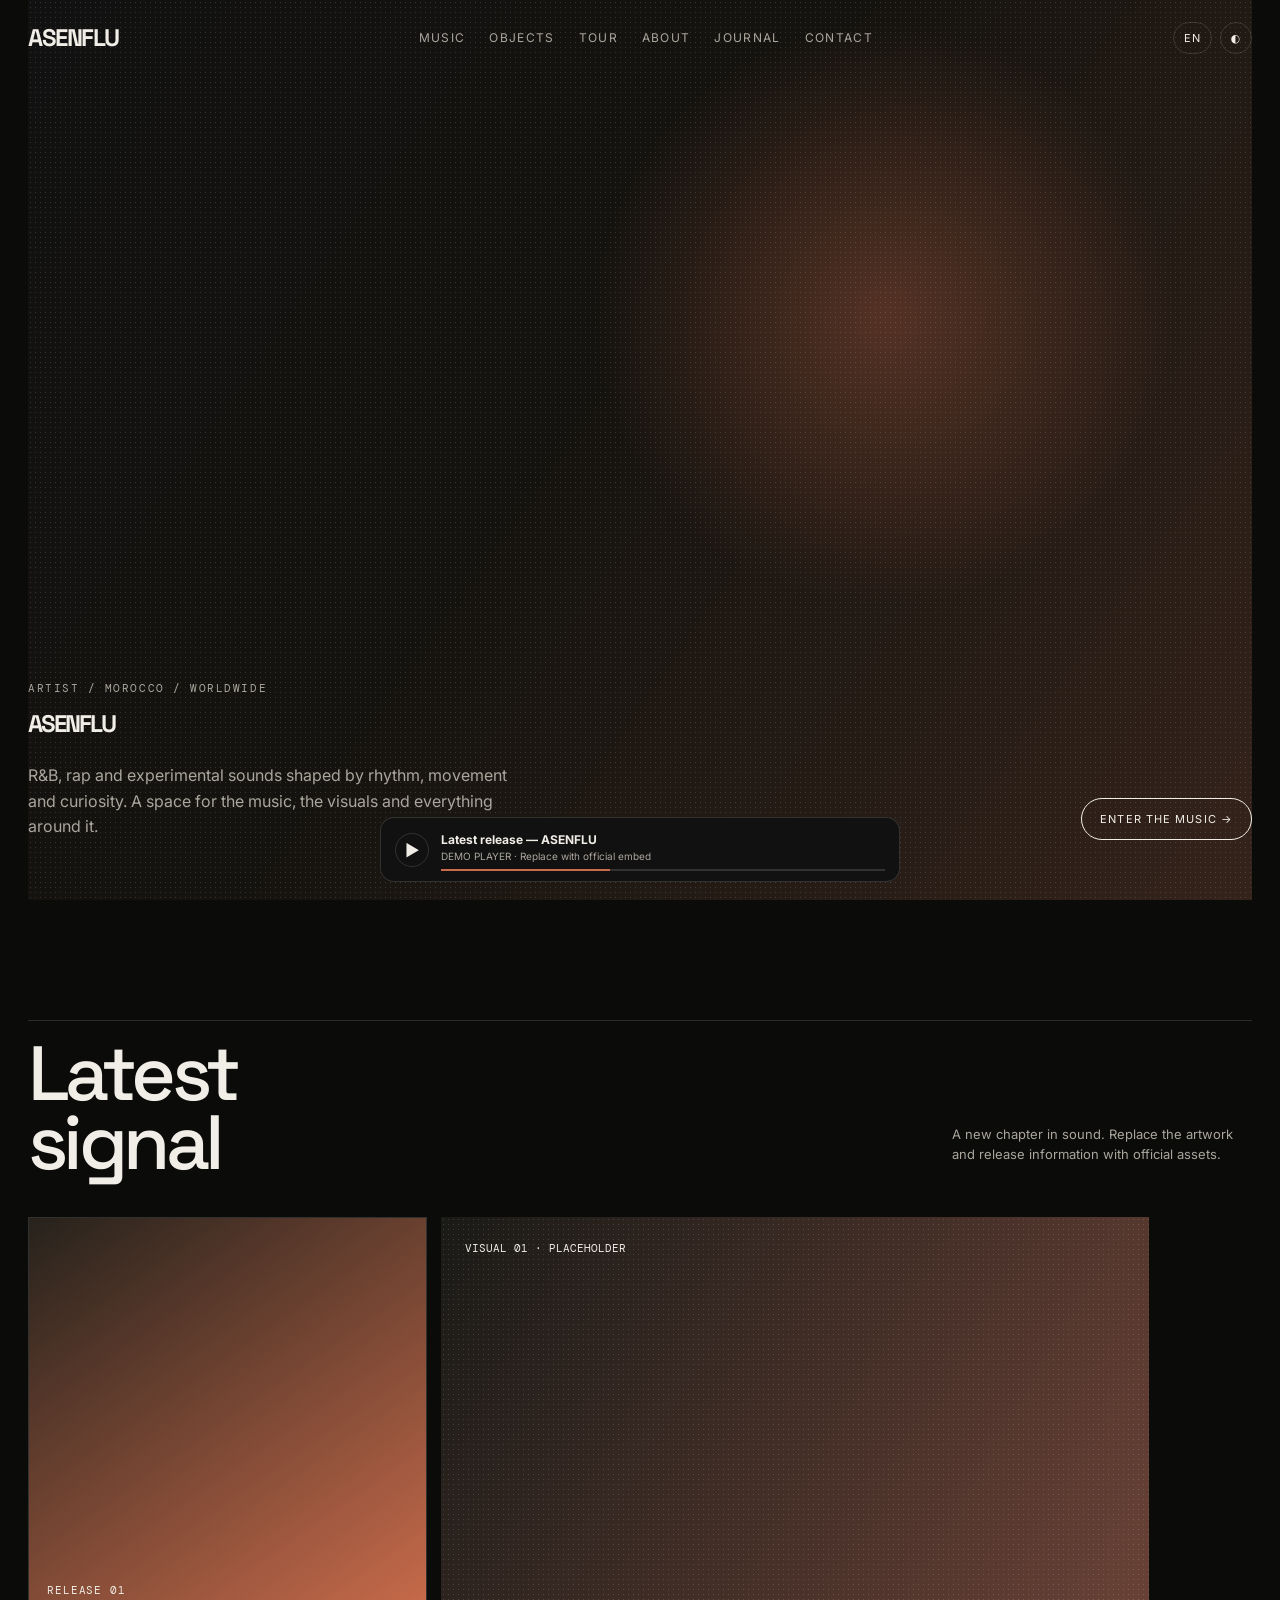
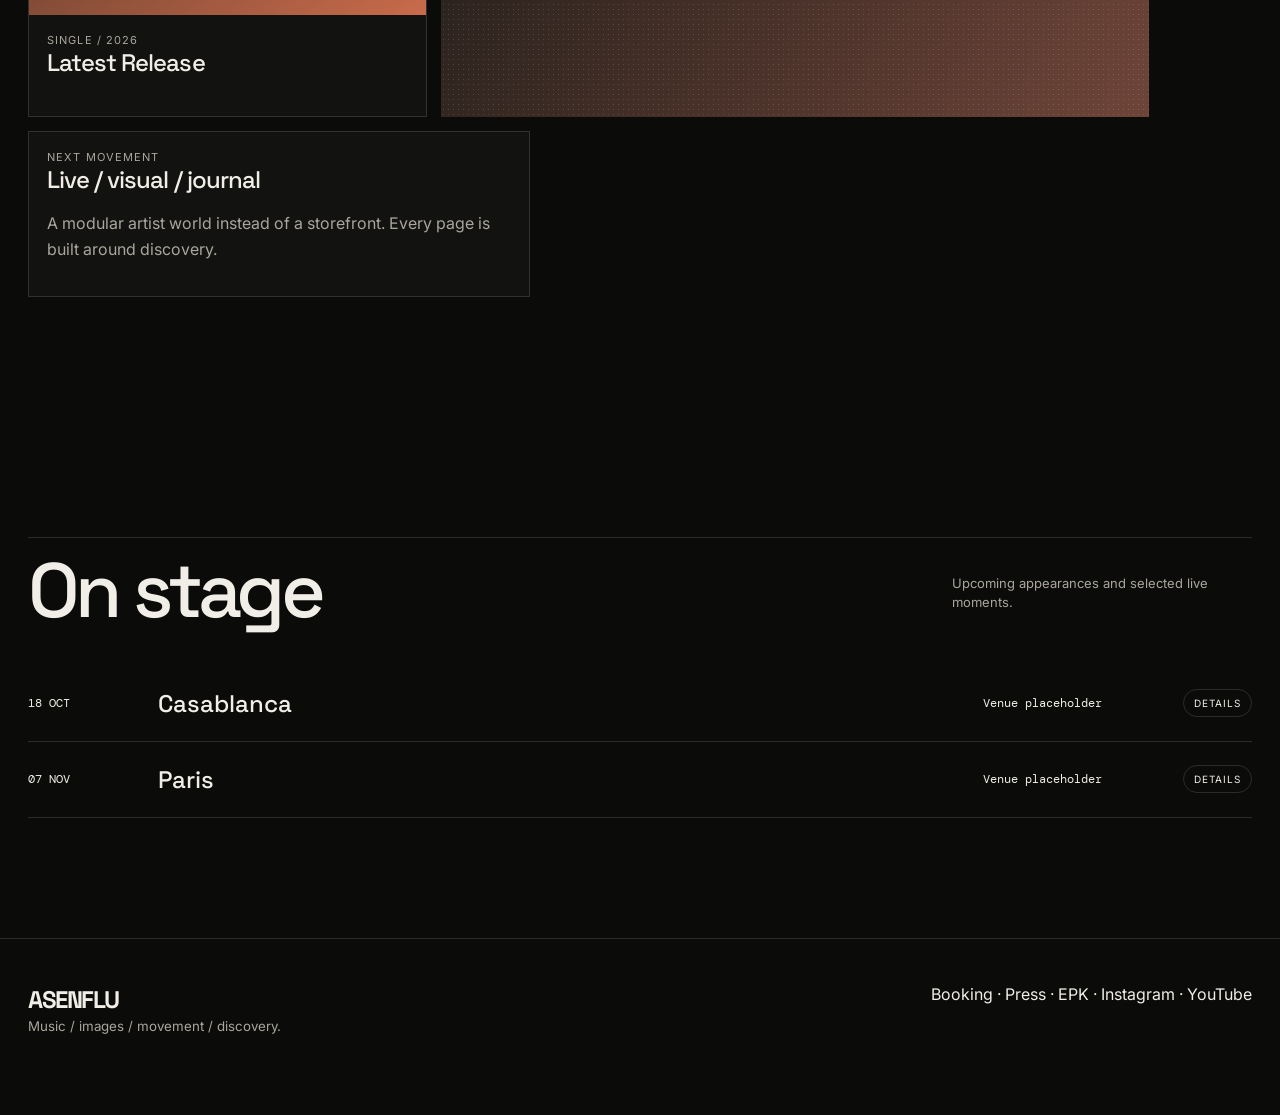
==== commit 458ca790: "Add files via upload" ====
--- a/index.html
+++ b/index.html
@@ -1,202 +1,11 @@
-<!doctype html>
-<html lang="en">
-<head>
-  <meta charset="utf-8" />
-  <meta name="viewport" content="width=device-width, initial-scale=1" />
-  <title>ASENFLU — Artist / Music / Objects</title>
-  <meta name="description" content="ASENFLU — Moroccan artist blending R&B, rap and experimental sounds." />
-  <meta property="og:title" content="ASENFLU — Official Site" />
-  <meta property="og:description" content="Music, vinyl, objects, tour and the world of ASENFLU." />
-  <meta property="og:type" content="website" />
-  <meta name="theme-color" content="#0D0D0D" />
-  <link rel="preconnect" href="https://fonts.googleapis.com">
-  <link rel="preconnect" href="https://fonts.gstatic.com" crossorigin>
-  <link href="https://fonts.googleapis.com/css2?family=Inter:wght@400;500;600;700&family=Space+Grotesk:wght@400;500;600;700&display=swap" rel="stylesheet">
-  <style>
-    :root{
-      --ink:#0D0D0D; --paper:#F5F0E8; --muted:#817c74; --accent:#C65D3B;
-      --line:rgba(13,13,13,.14); --card:#eee8df; --white:#fff;
-      --max:1440px; --ease:cubic-bezier(.2,.75,.2,1);
-    }
-    [data-theme="dark"]{
-      --ink:#F5F0E8; --paper:#0D0D0D; --muted:#9e9990; --line:rgba(245,240,232,.15);
-      --card:#171717; --white:#111;
-    }
-    *{box-sizing:border-box}
-    html{scroll-behavior:smooth}
-    body{margin:0;background:var(--paper);color:var(--ink);font-family:Inter,system-ui,sans-serif;transition:background .35s,color .35s}
-    body:before{content:"";position:fixed;inset:0;pointer-events:none;opacity:.035;z-index:20;background-image:url("data:image/svg+xml,%3Csvg viewBox='0 0 180 180' xmlns='http://www.w3.org/2000/svg'%3E%3Cfilter id='n'%3E%3CfeTurbulence type='fractalNoise' baseFrequency='.8' numOctaves='3' stitchTiles='stitch'/%3E%3C/filter%3E%3Crect width='100%25' height='100%25' filter='url(%23n)' opacity='.65'/%3E%3C/svg%3E")}
-    a{color:inherit;text-decoration:none} button,input,select{font:inherit}
-    button{cursor:pointer}
-    .wrap{max-width:var(--max);margin:auto;padding:0 28px}
-    .nav{position:fixed;z-index:30;top:0;left:0;right:0;display:flex;align-items:center;justify-content:space-between;padding:20px 28px;mix-blend-mode:normal;backdrop-filter:blur(12px);background:color-mix(in srgb,var(--paper) 78%,transparent)}
-    .logo{font:700 20px "Space Grotesk";letter-spacing:-.06em}
-    .navlinks{display:flex;gap:26px;font-size:12px;text-transform:uppercase;letter-spacing:.12em}
-    .navlinks a{opacity:.72;transition:.2s}.navlinks a:hover{opacity:1}
-    .navtools{display:flex;gap:8px;align-items:center}
-    .iconbtn{border:1px solid var(--line);background:transparent;color:var(--ink);width:38px;height:38px;border-radius:50%}
-    .hero{min-height:100svh;display:grid;place-items:end;position:relative;overflow:hidden;background:var(--ink);color:var(--paper)}
-    .hero-media{position:absolute;inset:0;background:
-      radial-gradient(circle at 72% 34%,rgba(198,93,59,.5),transparent 27%),
-      linear-gradient(125deg,#171717 0%,#25211d 42%,#6d382c 100%)}
-    .hero-media:after{content:"PLACEHOLDER VISUAL — replace with artist photo/video";position:absolute;inset:auto 28px 27%;font-size:10px;letter-spacing:.18em;text-transform:uppercase;opacity:.45;text-align:center}
-    .hero-content{position:relative;width:100%;padding:0 28px 58px;max-width:var(--max);margin:auto}
-    .eyebrow{font-size:11px;letter-spacing:.22em;text-transform:uppercase;opacity:.65;margin-bottom:18px}
-    h1,h2,h3{font-family:"Space Grotesk",sans-serif;margin:0;line-height:.9;letter-spacing:-.07em}
-    h1{font-size:clamp(72px,15vw,220px);font-weight:700}
-    .hero-meta{display:flex;justify-content:space-between;align-items:end;gap:30px;margin-top:30px}
-    .release{max-width:420px}.release strong{display:block;font-size:14px;margin-bottom:7px}.release p{margin:0;color:#c8c2b8;font-size:13px;line-height:1.5}
-    .btn{display:inline-flex;align-items:center;gap:10px;border:1px solid currentColor;padding:13px 17px;font-size:11px;text-transform:uppercase;letter-spacing:.12em;transition:.3s var(--ease)}
-    .btn.fill{background:var(--accent);border-color:var(--accent);color:#fff}.btn:hover{transform:translateY(-2px)}
-    section{padding:120px 0;border-bottom:1px solid var(--line)}
-    .section-head{display:flex;justify-content:space-between;gap:30px;align-items:end;margin-bottom:55px}
-    .section-head h2{font-size:clamp(48px,8vw,110px)}
-    .section-note{max-width:360px;color:var(--muted);font-size:13px;line-height:1.7}
-    .zellige{height:20px;margin:0 0 30px;position:relative;overflow:hidden;opacity:.55}
-    .zellige:before{content:"";position:absolute;left:0;right:0;top:9px;border-top:1px solid var(--line)}
-    .zellige:after{content:"◇  ◇  ◇  ◇  ◇  ◇";position:absolute;left:50%;transform:translateX(-50%);background:var(--paper);padding:0 18px;color:var(--accent);letter-spacing:15px}
-    .musicgrid{display:grid;grid-template-columns:repeat(3,1fr);gap:2px}
-    .album{position:relative;overflow:hidden;background:var(--card);aspect-ratio:1}
-    .cover{position:absolute;inset:0;background:linear-gradient(145deg,#2c2925,#8d4633);transition:.6s var(--ease)}
-    .album:nth-child(2) .cover{background:linear-gradient(145deg,#161b24,#345aa8)}
-    .album:nth-child(3) .cover{background:linear-gradient(145deg,#d2c2aa,#413c34)}
-    .album:hover .cover{transform:scale(1.035)}
-    .cover:after{content:"ASENFLU";position:absolute;inset:0;display:grid;place-items:center;font:700 clamp(30px,5vw,72px) "Space Grotesk";letter-spacing:-.08em;color:rgba(255,255,255,.9)}
-    .album-info{position:absolute;left:18px;right:18px;bottom:17px;display:flex;justify-content:space-between;align-items:end;color:#fff;font-size:11px;z-index:2}
-    .album-info b{font-size:14px}.album-info span{opacity:.7}
-    .playerbox{margin-top:45px;border:1px solid var(--line);padding:20px;display:flex;align-items:center;gap:18px}
-    .play{width:46px;height:46px;border-radius:50%;border:0;background:var(--accent);color:white}
-    .playertext{flex:1}.playertext small{display:block;color:var(--muted);margin-bottom:4px}.progress{height:2px;background:var(--line);margin-top:12px}.progress i{display:block;width:28%;height:100%;background:var(--accent)}
-    .filters{display:flex;gap:8px;flex-wrap:wrap;margin-bottom:25px}.filter{border:1px solid var(--line);background:transparent;color:var(--ink);padding:9px 13px;font-size:11px;text-transform:uppercase;letter-spacing:.1em}.filter.active{background:var(--ink);color:var(--paper)}
-    .shopgrid{display:grid;grid-template-columns:repeat(4,1fr);gap:20px}
-    .product{position:relative}.product-img{aspect-ratio:4/5;background:var(--card);overflow:hidden;position:relative}
-    .product-img:before,.product-img:after{content:"";position:absolute;inset:0;transition:.45s var(--ease)}
-    .product-img:before{background:linear-gradient(135deg,#d6d0c7,#8f887f)}.product:nth-child(2) .product-img:before{background:linear-gradient(135deg,#222,#555)}
-    .product:nth-child(3) .product-img:before{background:linear-gradient(135deg,#d7b8aa,#9a4b39)}.product:nth-child(4) .product-img:before{background:linear-gradient(135deg,#263049,#8da0c9)}
-    .product-img:after{opacity:0;background:linear-gradient(135deg,#bbb1a3,#4e4943)}.product:hover .product-img:after{opacity:1}
-    .tag{position:absolute;top:12px;left:12px;background:var(--accent);color:#fff;padding:6px 8px;font-size:9px;letter-spacing:.1em;text-transform:uppercase;z-index:2}
-    .product-info{display:flex;justify-content:space-between;gap:12px;padding-top:12px;font-size:12px}.product-info small{display:block;color:var(--muted);margin-top:5px}
-    .price{text-align:right;white-space:nowrap}.price b{display:block}.price small{font-size:10px}
-    .vinyl{display:grid;grid-template-columns:1.2fr 1fr;gap:70px;align-items:center}.record-stage{aspect-ratio:1.15;background:var(--card);position:relative;display:grid;place-items:center;overflow:hidden}
-    .sleeve{width:54%;aspect-ratio:1;background:linear-gradient(145deg,#201e1c,#b45a3d);position:relative;z-index:2;box-shadow:0 25px 45px rgba(0,0,0,.2);transition:.7s var(--ease)}
-    .sleeve:after{content:"ASENFLU / 001";position:absolute;left:16px;bottom:16px;color:#fff;font:600 18px "Space Grotesk"}
-    .record{width:48%;aspect-ratio:1;border-radius:50%;background:repeating-radial-gradient(circle,#111 0 3px,#222 4px 6px);position:absolute;right:13%;transition:.7s var(--ease)}
-    .record:after{content:"";position:absolute;inset:43%;border-radius:50%;background:var(--accent)}
-    .record-stage:hover .sleeve{transform:translateX(-13%)}.record-stage:hover .record{transform:translateX(22%) rotate(12deg)}
-    .vinyl-copy h3{font-size:clamp(42px,6vw,78px);margin-bottom:20px}.vinyl-copy p{color:var(--muted);line-height:1.7;font-size:14px}
-    .specs{border-top:1px solid var(--line);margin:28px 0}.spec{display:flex;justify-content:space-between;padding:11px 0;border-bottom:1px solid var(--line);font-size:12px}.spec span:first-child{color:var(--muted)}
-    .tour-row{display:grid;grid-template-columns:120px 1fr auto;gap:25px;align-items:center;padding:24px 0;border-top:1px solid var(--line)}.tour-row:last-child{border-bottom:1px solid var(--line)}
-    .date{font:600 15px "Space Grotesk"}.tour-place b{display:block;font-size:17px}.tour-place small{color:var(--muted)}
-    .about{display:grid;grid-template-columns:1fr 1fr;gap:70px}.about h2{font-size:clamp(55px,8vw,105px)}.bio{font-size:clamp(19px,2.2vw,28px);line-height:1.35;letter-spacing:-.03em}.bio em{color:var(--accent);font-style:normal}
-    .gallery{display:grid;grid-template-columns:1.3fr .7fr .9fr;gap:3px;margin-top:70px}.photo{min-height:300px;background:var(--card)}.photo:nth-child(1){background:linear-gradient(150deg,#161616,#6d3c30)}.photo:nth-child(2){background:linear-gradient(150deg,#ddd3c5,#8c8275)}.photo:nth-child(3){background:linear-gradient(150deg,#263552,#b7a89a)}
-    .press{margin-top:50px;display:grid;grid-template-columns:repeat(3,1fr);gap:25px}.quote{font:500 22px/1.2 "Space Grotesk";letter-spacing:-.03em}.quote small{display:block;color:var(--muted);font:11px Inter;margin-top:15px;text-transform:uppercase;letter-spacing:.12em}
-    .newsletter{display:grid;grid-template-columns:1fr 1fr;gap:60px;align-items:end}.newsletter h2{font-size:clamp(55px,8vw,105px)}.form{display:flex;border-bottom:1px solid var(--ink);padding-bottom:10px}.form input{flex:1;border:0;background:transparent;color:var(--ink);outline:0}.form button{border:0;background:transparent;color:var(--ink);text-transform:uppercase;font-size:10px;letter-spacing:.12em}
-    footer{padding:45px 0 25px}.footergrid{display:grid;grid-template-columns:1.3fr 1fr 1fr 1fr;gap:30px}.footer-title{font-size:10px;text-transform:uppercase;letter-spacing:.15em;color:var(--muted);margin-bottom:18px}.footer a{display:block;margin:7px 0;font-size:12px}.legal{border-top:1px solid var(--line);margin-top:45px;padding-top:16px;display:flex;justify-content:space-between;color:var(--muted);font-size:10px}
-    .cart{position:fixed;z-index:50;right:0;top:0;height:100%;width:min(420px,100%);background:var(--paper);border-left:1px solid var(--line);transform:translateX(105%);transition:.45s var(--ease);padding:25px;display:flex;flex-direction:column}.cart.open{transform:none}.cart-head{display:flex;justify-content:space-between}.cart-items{flex:1;margin-top:30px}.empty{color:var(--muted);font-size:13px}.cart-foot{border-top:1px solid var(--line);padding-top:20px}.cart-item{display:flex;justify-content:space-between;padding:12px 0;border-bottom:1px solid var(--line);font-size:12px}
-    .toast{position:fixed;left:50%;bottom:25px;transform:translate(-50%,20px);opacity:0;z-index:70;background:var(--ink);color:var(--paper);padding:12px 17px;font-size:11px;transition:.3s}.toast.show{opacity:1;transform:translate(-50%,0)}
-    .mobile{display:none}
-    [dir="rtl"]{font-family:Inter,Arial,sans-serif}[dir="rtl"] .navlinks{direction:rtl}
-    @media(max-width:900px){.navlinks{display:none}.mobile{display:block}.shopgrid{grid-template-columns:repeat(2,1fr)}.musicgrid{grid-template-columns:1fr 1fr}.vinyl,.about,.newsletter{grid-template-columns:1fr;gap:35px}.gallery{grid-template-columns:1fr 1fr}.gallery .photo:first-child{grid-column:span 2}.footergrid{grid-template-columns:1fr 1fr}}
-    @media(max-width:560px){.wrap{padding:0 18px}.nav{padding:15px 18px}.hero-content{padding:0 18px 35px}.hero-meta{align-items:start;flex-direction:column}.musicgrid,.shopgrid{grid-template-columns:1fr 1fr;gap:8px}.album-info{left:10px;right:10px;bottom:10px}.tour-row{grid-template-columns:75px 1fr}.tour-row .btn{grid-column:2;justify-self:start}.press{grid-template-columns:1fr}.gallery{grid-template-columns:1fr}.gallery .photo:first-child{grid-column:auto}.footergrid{grid-template-columns:1fr 1fr}.legal{flex-direction:column;gap:8px}}
-  </style>
-</head>
-<body>
-<header class="nav">
-  <a class="logo" href="#home">ASENFLU</a>
-  <nav class="navlinks">
-    <a href="#music">Music</a><a href="#merch">Merch</a><a href="#vinyl">Vinyl</a><a href="#tour">Tour</a><a href="#about">About</a><a href="#contact">Contact</a>
-  </nav>
-  <div class="navtools">
-    <button class="iconbtn mobile" aria-label="Open menu" onclick="toggleMenu()">☰</button>
-    <button class="iconbtn" aria-label="Change language" onclick="cycleLang()" id="langBtn">EN</button>
-    <button class="iconbtn" aria-label="Toggle theme" onclick="toggleTheme()">◐</button>
-    <button class="iconbtn" aria-label="Open cart" onclick="toggleCart()">◌<span id="cartCount">0</span></button>
-  </div>
-</header>
-
-<main id="home">
-<section class="hero">
-  <div class="hero-media" aria-label="Placeholder for ASENFLU artist photo or looping video"></div>
-  <div class="hero-content">
-    <div class="eyebrow" data-i18n="heroEyebrow">Morocco / Everywhere — Artist</div>
-    <h1>ASENFLU</h1>
-    <div class="hero-meta">
-      <div class="release"><strong data-i18n="latest">LATEST RELEASE — “PLACEHOLDER TITLE”</strong><p data-i18n="releaseText">A new chapter in rhythm, space and voice. Replace this copy with the current release story and links.</p></div>
-      <a class="btn fill" href="#music" data-i18n="listen">Listen Now ↗</a>
-    </div>
-  </div>
-</section>
-
-<section id="music"><div class="wrap">
-  <div class="section-head"><div><div class="eyebrow">01 / Music</div><h2>Sound<br>in motion.</h2></div><p class="section-note">R&B, rap and experimental textures shaped by rhythm, curiosity and movement. The catalog below is placeholder content ready for real releases.</p></div>
-  <div class="zellige"></div>
-  <div class="musicgrid">
-    <article class="album"><div class="cover"></div><div class="album-info"><div><b>PLACEHOLDER / EP</b><span>2026</span></div><span>↗</span></div></article>
-    <article class="album"><div class="cover"></div><div class="album-info"><div><b>PLACEHOLDER / SINGLE</b><span>2025</span></div><span>↗</span></div></article>
-    <article class="album"><div class="cover"></div><div class="album-info"><div><b>PLACEHOLDER / MIX</b><span>2024</span></div><span>↗</span></div></article>
-  </div>
-  <div class="playerbox"><button class="play" id="playBtn" onclick="togglePlay()">▶</button><div class="playertext"><small>NOW PLAYING / PLACEHOLDER RELEASE</small><strong>ASENFLU — Untitled 01</strong><div class="progress"><i id="progress"></i></div></div><span id="time">00:00</span></div>
-</div></section>
-
-<section id="merch"><div class="wrap">
-  <div class="section-head"><div><div class="eyebrow">02 / Objects</div><h2>Wear<br>the world.</h2></div><p class="section-note">A small collection of studio objects, designed with restraint. Replace placeholder visuals, prices and inventory with your store data.</p></div>
-  <div class="filters"><button class="filter active" onclick="filterProducts('all',this)">All</button><button class="filter" onclick="filterProducts('clothing',this)">Clothing</button><button class="filter" onclick="filterProducts('accessories',this)">Accessories</button><button class="filter" onclick="filterProducts('limited',this)">Limited Edition</button></div>
-  <div class="shopgrid" id="shopGrid">
-    <article class="product" data-cat="clothing"><div class="product-img"><span class="tag">Limited Drop</span></div><div class="product-info"><div>Studio Tee<small>Black / Cotton</small></div><div class="price"><b>420 MAD</b><small>€39</small></div></div><button class="btn" style="margin-top:10px" onclick="addCart('Studio Tee',420)">Add to cart</button></article>
-    <article class="product" data-cat="clothing"><div class="product-img"></div><div class="product-info"><div>Archive Hoodie<small>Heavyweight / Black</small></div><div class="price"><b>780 MAD</b><small>€72</small></div></div><button class="btn" style="margin-top:10px" onclick="addCart('Archive Hoodie',780)">Add to cart</button></article>
-    <article class="product" data-cat="limited"><div class="product-img"><span class="tag">Limited Drop</span></div><div class="product-info"><div>Signal Poster<small>Numbered edition</small></div><div class="price"><b>260 MAD</b><small>€24</small></div></div><button class="btn" style="margin-top:10px" onclick="addCart('Signal Poster',260)">Add to cart</button></article>
-    <article class="product" data-cat="accessories"><div class="product-img"></div><div class="product-info"><div>Everywhere Cap<small>Embroidered</small></div><div class="price"><b>320 MAD</b><small>€29</small></div></div><button class="btn" style="margin-top:10px" onclick="addCart('Everywhere Cap',320)">Add to cart</button></article>
-  </div>
-</div></section>
-
-<section id="vinyl"><div class="wrap">
-  <div class="section-head"><div><div class="eyebrow">03 / Physical</div><h2>Made to<br>hold.</h2></div></div>
-  <div class="vinyl"><div class="record-stage"><div class="sleeve"></div><div class="record"></div></div>
-  <div class="vinyl-copy"><div class="eyebrow">PRESSING 001 / PLACEHOLDER</div><h3>Limited<br>Edition Vinyl.</h3><p>Heavyweight pressing, tactile sleeve and a quiet object language. Hover the record to reveal the disc.</p><div class="specs"><div class="spec"><span>Edition</span><b>Terracotta / 180g</b></div><div class="spec"><span>Pressing</span><b>Limited to 300 copies</b></div><div class="spec"><span>Tracklist</span><b>8 tracks</b></div><div class="spec"><span>Price</span><b>620 MAD / €57</b></div></div><button class="btn fill" onclick="addCart('ASENFLU Vinyl 001',620)">Pre-order ↗</button></div></div>
-</div></section>
-
-<section id="tour"><div class="wrap">
-  <div class="section-head"><div><div class="eyebrow">04 / Live</div><h2>See it<br>live.</h2></div><p class="section-note">Upcoming dates are placeholder entries. Connect these buttons to your ticketing provider.</p></div>
-  <div class="tour-list">
-    <div class="tour-row"><div class="date">12 OCT<br>2026</div><div class="tour-place"><b>Casablanca</b><small>Venue Placeholder</small></div><a class="btn" href="#">Get Tickets</a></div>
-    <div class="tour-row"><div class="date">24 OCT<br>2026</div><div class="tour-place"><b>Paris</b><small>Venue Placeholder</small></div><a class="btn" href="#">Get Tickets</a></div>
-    <div class="tour-row"><div class="date">07 NOV<br>2026</div><div class="tour-place"><b>Marrakech</b><small>Venue Placeholder</small></div><a class="btn" href="#">Get Tickets</a></div>
-  </div>
-</div></section>
-
-<section id="about"><div class="wrap">
-  <div class="about"><div><div class="eyebrow">05 / About</div><h2>From<br>here,<br>everywhere.</h2></div>
-  <div><p class="bio">ASENFLU is a Moroccan artist moving between <em>R&B, rap and experimental sound</em> — following rhythm wherever it leads, from intimate spaces to wide-open frequencies.</p><p class="section-note">PLACEHOLDER BIO — replace with the artist-approved biography, credits and story. Keep the language personal, precise and grounded in the music rather than clichés.</p></div></div>
-  <div class="gallery"><div class="photo" aria-label="Placeholder editorial photo"></div><div class="photo" aria-label="Placeholder editorial photo"></div><div class="photo" aria-label="Placeholder editorial photo"></div></div>
-  <div class="press"><div class="quote">“PLACEHOLDER PRESS QUOTE.”<small>Publication / 2026</small></div><div class="quote">“PLACEHOLDER FEATURE.”<small>Publication / 2025</small></div><div class="quote">“PLACEHOLDER REVIEW.”<small>Publication / 2025</small></div></div>
-</div></section>
-
-<section id="contact"><div class="wrap"><div class="newsletter"><div><div class="eyebrow">06 / Community</div><h2>Stay<br>close.</h2></div><div><p class="section-note">Join the Asenflu family: early access to drops, vinyl pre-orders, tour dates and exclusive content.</p><form class="form" onsubmit="subscribe(event)"><input type="email" required placeholder="your@email.com" aria-label="Email address"><button>Join ↗</button></form><p id="formMsg" class="section-note" style="font-size:10px;margin-top:12px"></p></div></div></div></section>
-</main>
-
-<footer><div class="wrap"><div class="footergrid"><div><div class="logo">ASENFLU</div><p class="section-note">Morocco / Everywhere</p></div><div><div class="footer-title">Navigate</div><a href="#music">Music</a><a href="#merch">Merch</a><a href="#vinyl">Vinyl</a><a href="#tour">Tour</a></div><div><div class="footer-title">Follow</div><a href="#">Instagram ↗</a><a href="#">TikTok ↗</a><a href="#">YouTube ↗</a><a href="#">Spotify ↗</a></div><div><div class="footer-title">Contact</div><a href="mailto:booking@example.com">Booking</a><a href="mailto:press@example.com">Press</a><a href="#">Download EPK ↗</a></div></div><div class="legal"><span>© 2026 ASENFLU. All rights reserved.</span><span>Terms · Privacy · Shipping & Returns</span></div></div></footer>
-
-<aside class="cart" id="cart" aria-label="Shopping cart"><div class="cart-head"><div><div class="eyebrow">Your cart</div><h3 style="font-size:35px">Selected.</h3></div><button class="iconbtn" onclick="toggleCart()">×</button></div><div class="cart-items" id="cartItems"><p class="empty">Your cart is empty.</p></div><div class="cart-foot"><div class="spec"><span>Total</span><b id="cartTotal">0 MAD</b></div><button class="btn fill" style="width:100%;justify-content:center;margin-top:15px" onclick="checkout()">Checkout ↗</button><small style="display:block;color:var(--muted);margin-top:10px">Payments placeholder: card · PayPal · cash on delivery (Morocco)</small></div></aside>
-<div class="toast" id="toast"></div>
-<script>
-  let cart=[], playing=false, seconds=0, lang='EN';
-  const i18n={
-    EN:{heroEyebrow:'Morocco / Everywhere — Artist',latest:'LATEST RELEASE — “PLACEHOLDER TITLE”',releaseText:'A new chapter in rhythm, space and voice. Replace this copy with the current release story and links.',listen:'Listen Now ↗'},
-    FR:{heroEyebrow:'Maroc / Partout — Artiste',latest:'DERNIÈRE SORTIE — « TITRE À REMPLACER »',releaseText:'Un nouveau chapitre entre rythme, espace et voix. Remplacez ce texte par les informations de la sortie.',listen:'Écouter ↗'},
-    AR:{heroEyebrow:'المغرب / في كل مكان — فنان',latest:'الإصدار الأخير — « عنوان مؤقت »',releaseText:'فصل جديد بين الإيقاع والمساحة والصوت. استبدل هذا النص بمعلومات الإصدار.',listen:'استمع الآن ↗'}
-  };
-  function toggleTheme(){document.documentElement.dataset.theme=document.documentElement.dataset.theme==='dark'?'light':'dark'}
-  function cycleLang(){lang=lang==='EN'?'FR':lang==='FR'?'AR':'EN';document.getElementById('langBtn').textContent=lang;document.documentElement.dir=lang==='AR'?'rtl':'ltr';Object.entries(i18n[lang]).forEach(([k,v])=>{const el=document.querySelector('[data-i18n="'+k+'"]');if(el)el.textContent=v})}
-  function toggleCart(){document.getElementById('cart').classList.toggle('open')}
-  function addCart(name,price){cart.push({name,price});renderCart();showToast(name+' added')}
-  function renderCart(){document.getElementById('cartCount').textContent=cart.length;document.getElementById('cartItems').innerHTML=cart.length?cart.map((x,i)=>`<div class="cart-item"><span>${x.name}</span><b>${x.price} MAD</b></div>`).join(''):'<p class="empty">Your cart is empty.</p>';document.getElementById('cartTotal').textContent=cart.reduce((a,x)=>a+x.price,0)+' MAD'}
-  function showToast(t){const el=document.getElementById('toast');el.textContent=t;el.classList.add('show');setTimeout(()=>el.classList.remove('show'),1800)}
-  function filterProducts(cat,btn){document.querySelectorAll('.filter').forEach(x=>x.classList.remove('active'));btn.classList.add('active');document.querySelectorAll('.product').forEach(p=>p.style.display=(cat==='all'||p.dataset.cat===cat)?'block':'none')}
-  function togglePlay(){playing=!playing;document.getElementById('playBtn').textContent=playing?'Ⅱ':'▶'}
-  setInterval(()=>{if(playing){seconds=(seconds+1)%240;document.getElementById('time').textContent=String(Math.floor(seconds/60)).padStart(2,'0')+':'+String(seconds%60).padStart(2,'0');document.getElementById('progress').style.width=(seconds/240*100)+'%'}},1000)
-  function subscribe(e){e.preventDefault();document.getElementById('formMsg').textContent='Thank you — you’re on the list. (Demo only; connect your email provider.)';e.target.reset()}
-  function checkout(){if(!cart.length){showToast('Your cart is empty');return}showToast('Checkout is ready to connect')}
-  function toggleMenu(){document.querySelector('.navlinks').style.display=document.querySelector('.navlinks').style.display==='flex'?'none':'flex'}
-</script>
-</body>
-</html>+<!doctype html><html lang="en"><head><meta charset="utf-8"><meta name="viewport" content="width=device-width,initial-scale=1"><title>Home — ASENFLU</title><meta name="description" content="ASENFLU — Moroccan artist blending R&B, rap and experimental sound."><link rel="stylesheet" href="styles.css"></head><body><div class="page-transition"></div><header class="site-header">
+<a class="logo" href="index.html">ASENFLU</a>
+<nav class="nav">
+<a href="music.html">Music</a><a href="objects.html">Objects</a><a href="tour.html">Tour</a><a href="about.html">About</a><a href="journal.html">Journal</a><a href="contact.html">Contact</a>
+</nav>
+<div class="tools"><button class="tool" data-lang>EN</button><button class="tool" data-theme-toggle>◐</button><button class="tool menu-btn">Menu</button></div>
+</header><main>
+<section class="hero"><div class="hero-art"></div><div><div class="kicker reveal">Artist / Morocco / Worldwide</div><h1 class="reveal">ASENFLU</h1><div class="hero-bottom reveal"><div class="hero-copy">R&B, rap and experimental sounds shaped by rhythm, movement and curiosity. A space for the music, the visuals and everything around it.</div><a class="cta" href="music.html">Enter the music →</a></div></div></section>
+<section class="section"><div class="section-head reveal"><h2>Latest<br>signal</h2><p>A new chapter in sound. Replace the artwork and release information with official assets.</p></div><div class="grid"><a class="card music-card reveal" href="release.html"><div class="cover"><span>RELEASE 01</span></div><div class="card-info"><div class="meta">Single / 2026</div><h3>Latest Release</h3></div></a><div class="visual wide reveal"><div class="label">VISUAL 01 · PLACEHOLDER</div></div><div class="card narrow reveal"><div class="card-info"><div class="meta">Next movement</div><h3>Live / visual / journal</h3><p style="color:var(--muted);line-height:1.6">A modular artist world instead of a storefront. Every page is built around discovery.</p></div></div></div></section>
+<section class="section"><div class="section-head reveal"><h2>On stage</h2><p>Upcoming appearances and selected live moments.</p></div><div class="tour-row reveal"><div class="tour-date">18 OCT</div><div class="tour-city">Casablanca</div><div class="tour-place">Venue placeholder</div><span class="tag">Details</span></div><div class="tour-row reveal"><div class="tour-date">07 NOV</div><div class="tour-city">Paris</div><div class="tour-place">Venue placeholder</div><span class="tag">Details</span></div></section>
+</main><footer class="footer"><div><div class="logo">ASENFLU</div><small>Music / images / movement / discovery.</small></div><nav><a href="contact.html">Booking</a> · <a href="contact.html">Press</a> · <a href="contact.html">EPK</a> · <a href="#">Instagram</a> · <a href="#">YouTube</a></nav></footer><div class="player"><button class="play">▶</button><div class="player-copy"><b>Latest release — ASENFLU</b><small>DEMO PLAYER · Replace with official embed</small><div class="bar"><i></i></div></div></div><script src="script.js"></script></body></html>
--- a/styles.css
+++ b/styles.css
@@ -0,0 +1,46 @@
+
+@import url('https://fonts.googleapis.com/css2?family=DM+Mono:wght@400;500&family=Inter:wght@400;500;600;700&family=Space+Grotesk:wght@400;500;600;700&display=swap');
+
+:root{
+  --bg:#0b0b0a; --paper:#f1eee7; --muted:#aaa69d; --line:rgba(241,238,231,.14);
+  --accent:#c96b4b; --sand:#d9c8a9; --card:#121211; --max:1440px;
+}
+[data-theme="light"]{--bg:#eeeae1;--paper:#11110f;--muted:#67645d;--line:rgba(17,17,15,.14);--card:#e5e0d6;--accent:#a74d32;--sand:#9a8663}
+*{box-sizing:border-box} html{scroll-behavior:smooth}
+body{margin:0;background:var(--bg);color:var(--paper);font-family:Inter,system-ui,sans-serif;transition:background .35s,color .35s}
+a{color:inherit;text-decoration:none} button,input,textarea{font:inherit}
+.site-header{position:fixed;z-index:50;top:0;left:0;right:0;height:76px;display:flex;align-items:center;justify-content:space-between;padding:0 28px;border-bottom:1px solid transparent;transition:.3s}
+.site-header.scrolled{background:color-mix(in srgb,var(--bg) 86%,transparent);backdrop-filter:blur(16px);border-color:var(--line)}
+.logo{font-family:"Space Grotesk";font-weight:700;letter-spacing:-.06em;font-size:24px}
+.nav{display:flex;gap:24px;align-items:center}.nav a{font-size:12px;text-transform:uppercase;letter-spacing:.11em;color:var(--muted);transition:.2s}.nav a:hover,.nav a.active{color:var(--paper)}
+.tools{display:flex;gap:8px;align-items:center}.tool{background:none;border:1px solid var(--line);color:var(--paper);padding:8px 10px;border-radius:999px;cursor:pointer;font-size:11px;text-transform:uppercase;letter-spacing:.08em}
+.menu-btn{display:none}
+main{max-width:var(--max);margin:auto;padding:0 28px}
+.hero{min-height:100vh;display:grid;align-items:end;padding:150px 0 60px;position:relative;overflow:hidden}
+.hero-art{position:absolute;inset:0;z-index:-1;background:
+ radial-gradient(circle at 70% 35%,rgba(201,107,75,.32),transparent 28%),
+ linear-gradient(125deg,#111 0%,#15130f 45%,#34231b 100%);}
+.hero-art:after,.visual:after{content:"";position:absolute;inset:0;opacity:.14;background-image:radial-gradient(#fff .5px,transparent .5px);background-size:5px 5px;mix-blend-mode:screen}
+.kicker{font:11px "DM Mono";text-transform:uppercase;letter-spacing:.14em;color:var(--muted)}
+.hero h1{font:clamp(72px,14vw,210px);line-height:.78;margin:20px 0 30px;letter-spacing:-.085em;font-family:"Space Grotesk"}
+.hero-bottom{display:flex;justify-content:space-between;gap:30px;align-items:end}.hero-copy{max-width:480px;color:var(--muted);line-height:1.6}
+.cta{display:inline-flex;align-items:center;gap:12px;border:1px solid var(--paper);padding:13px 18px;border-radius:999px;font-size:11px;text-transform:uppercase;letter-spacing:.1em;margin-top:22px}
+.cta:hover{background:var(--paper);color:var(--bg)}
+.section{padding:120px 0}.section-head{display:flex;justify-content:space-between;align-items:end;border-top:1px solid var(--line);padding-top:18px;margin-bottom:40px}.section-head h2{font:500 clamp(38px,6vw,78px)/.9 "Space Grotesk";letter-spacing:-.06em;margin:0}.section-head p{color:var(--muted);max-width:300px;font-size:13px;line-height:1.5}
+.grid{display:grid;grid-template-columns:repeat(12,1fr);gap:14px}.card{background:var(--card);border:1px solid var(--line);position:relative;overflow:hidden}
+.cover{aspect-ratio:1/1;background:linear-gradient(145deg,#26221c,#c96b4b);position:relative;overflow:hidden}.cover.alt{background:linear-gradient(135deg,#1a2431,#85745e)}.cover.indigo{background:linear-gradient(135deg,#15151d,#413e6b)}
+.cover span{position:absolute;left:18px;bottom:18px;font:11px "DM Mono";letter-spacing:.08em}.card-info{padding:18px}.card-info h3{margin:0 0 8px;font:500 24px "Space Grotesk";letter-spacing:-.04em}.meta{color:var(--muted);font-size:11px;text-transform:uppercase;letter-spacing:.1em}
+.music-card{grid-column:span 4}.wide{grid-column:span 7}.narrow{grid-column:span 5}
+.visual{min-height:500px;background:linear-gradient(120deg,#1a1a17,#6e4438);position:relative;overflow:hidden}.visual .label{position:absolute;left:24px;top:24px;font:11px "DM Mono";z-index:2}
+.page-hero{padding:170px 0 80px}.page-hero h1{font:500 clamp(70px,12vw,170px)/.8 "Space Grotesk";letter-spacing:-.08em;margin:20px 0}.page-intro{max-width:620px;color:var(--muted);line-height:1.7}
+.release-layout{display:grid;grid-template-columns:1fr 1fr;gap:40px}.tracklist{border-top:1px solid var(--line)}.track{display:flex;justify-content:space-between;padding:16px 0;border-bottom:1px solid var(--line);font-size:13px}.track span:last-child{color:var(--muted)}
+.player{position:fixed;z-index:40;bottom:18px;left:50%;transform:translateX(-50%);width:min(520px,calc(100% - 32px));padding:10px 14px;background:color-mix(in srgb,var(--card) 94%,transparent);border:1px solid var(--line);backdrop-filter:blur(18px);display:flex;gap:12px;align-items:center;border-radius:14px}.play{width:34px;height:34px;border-radius:50%;border:1px solid var(--line);background:none;color:var(--paper);cursor:pointer}.player-copy{flex:1}.player-copy b{font-size:12px}.player-copy small{display:block;color:var(--muted);font-size:10px;margin-top:2px}.bar{height:2px;background:var(--line);position:relative;margin-top:7px}.bar i{display:block;width:38%;height:100%;background:var(--accent)}
+.object-card{grid-column:span 4}.object-card .cover{aspect-ratio:4/5}.object-card .cover:before{content:"";position:absolute;inset:18% 14%;border:1px solid rgba(255,255,255,.35);transform:rotate(-8deg)}.object-card .cover:after{content:"ASENFLU";position:absolute;inset:0;display:grid;place-items:center;font:700 28px "Space Grotesk";letter-spacing:-.08em;opacity:.7}
+.tour-row{display:grid;grid-template-columns:110px 1fr 180px auto;gap:20px;padding:22px 0;border-bottom:1px solid var(--line);align-items:center}.tour-date,.tour-place{font:12px "DM Mono"}.tour-city{font:500 24px "Space Grotesk"}.tag{border:1px solid var(--line);padding:7px 10px;border-radius:999px;font-size:10px;text-transform:uppercase;letter-spacing:.1em}
+.about-grid{display:grid;grid-template-columns:1.1fr .9fr;gap:60px}.about-copy{font:500 clamp(28px,4vw,54px);line-height:1.05;letter-spacing:-.05em}.about-copy em{color:var(--accent);font-style:normal}.facts{border-top:1px solid var(--line)}.fact{padding:18px 0;border-bottom:1px solid var(--line);display:flex;justify-content:space-between;font-size:12px}.fact span:last-child{color:var(--muted)}
+.form{max-width:760px}.field{display:grid;gap:8px;margin-bottom:22px}.field label{font:10px "DM Mono";text-transform:uppercase;color:var(--muted)}.field input,.field textarea{background:none;border:0;border-bottom:1px solid var(--line);color:var(--paper);padding:12px 0;outline:none}.field textarea{min-height:130px;resize:vertical}.submit{background:var(--paper);color:var(--bg);border:0;border-radius:999px;padding:13px 20px;cursor:pointer;text-transform:uppercase;font-size:10px;letter-spacing:.1em}
+.footer{border-top:1px solid var(--line);padding:45px 28px 80px;display:flex;justify-content:space-between;gap:30px;max-width:var(--max);margin:auto}.footer small{color:var(--muted)}
+.zellige{height:34px;margin:0 0 25px;opacity:.35;background:linear-gradient(45deg,transparent 46%,var(--accent) 47%,var(--accent) 53%,transparent 54%) 0 0/17px 17px,linear-gradient(-45deg,transparent 46%,var(--accent) 47%,var(--accent) 53%,transparent 54%) 8px 8px/17px 17px}
+.reveal{opacity:0;transform:translateY(22px);transition:.8s}.reveal.visible{opacity:1;transform:none}
+.page-transition{position:fixed;z-index:100;inset:0;background:var(--paper);transform:scaleY(1);transform-origin:top;pointer-events:none;animation:out .7s forwards}.page-transition:after{content:"ASENFLU";position:absolute;inset:0;display:grid;place-items:center;color:var(--bg);font:700 38px "Space Grotesk";letter-spacing:-.07em}@keyframes out{to{transform:scaleY(0)}}
+@media(max-width:900px){.nav{display:none}.menu-btn{display:block}.site-header{padding:0 18px}.mobile-open .nav{position:absolute;display:flex;flex-direction:column;align-items:flex-start;top:76px;left:0;right:0;padding:25px 18px;background:var(--bg);border-bottom:1px solid var(--line)}main{padding:0 18px}.music-card,.object-card,.wide,.narrow{grid-column:span 12}.hero-bottom,.section-head{display:block}.section-head p{margin-top:20px}.release-layout,.about-grid{grid-template-columns:1fr}.tour-row{grid-template-columns:80px 1fr;gap:8px}.tour-row .tour-place,.tour-row .tag{grid-column:2}.footer{padding:35px 18px 100px;display:block}.footer nav{margin-top:25px}.hero{padding-bottom:100px}.player{bottom:10px}}
